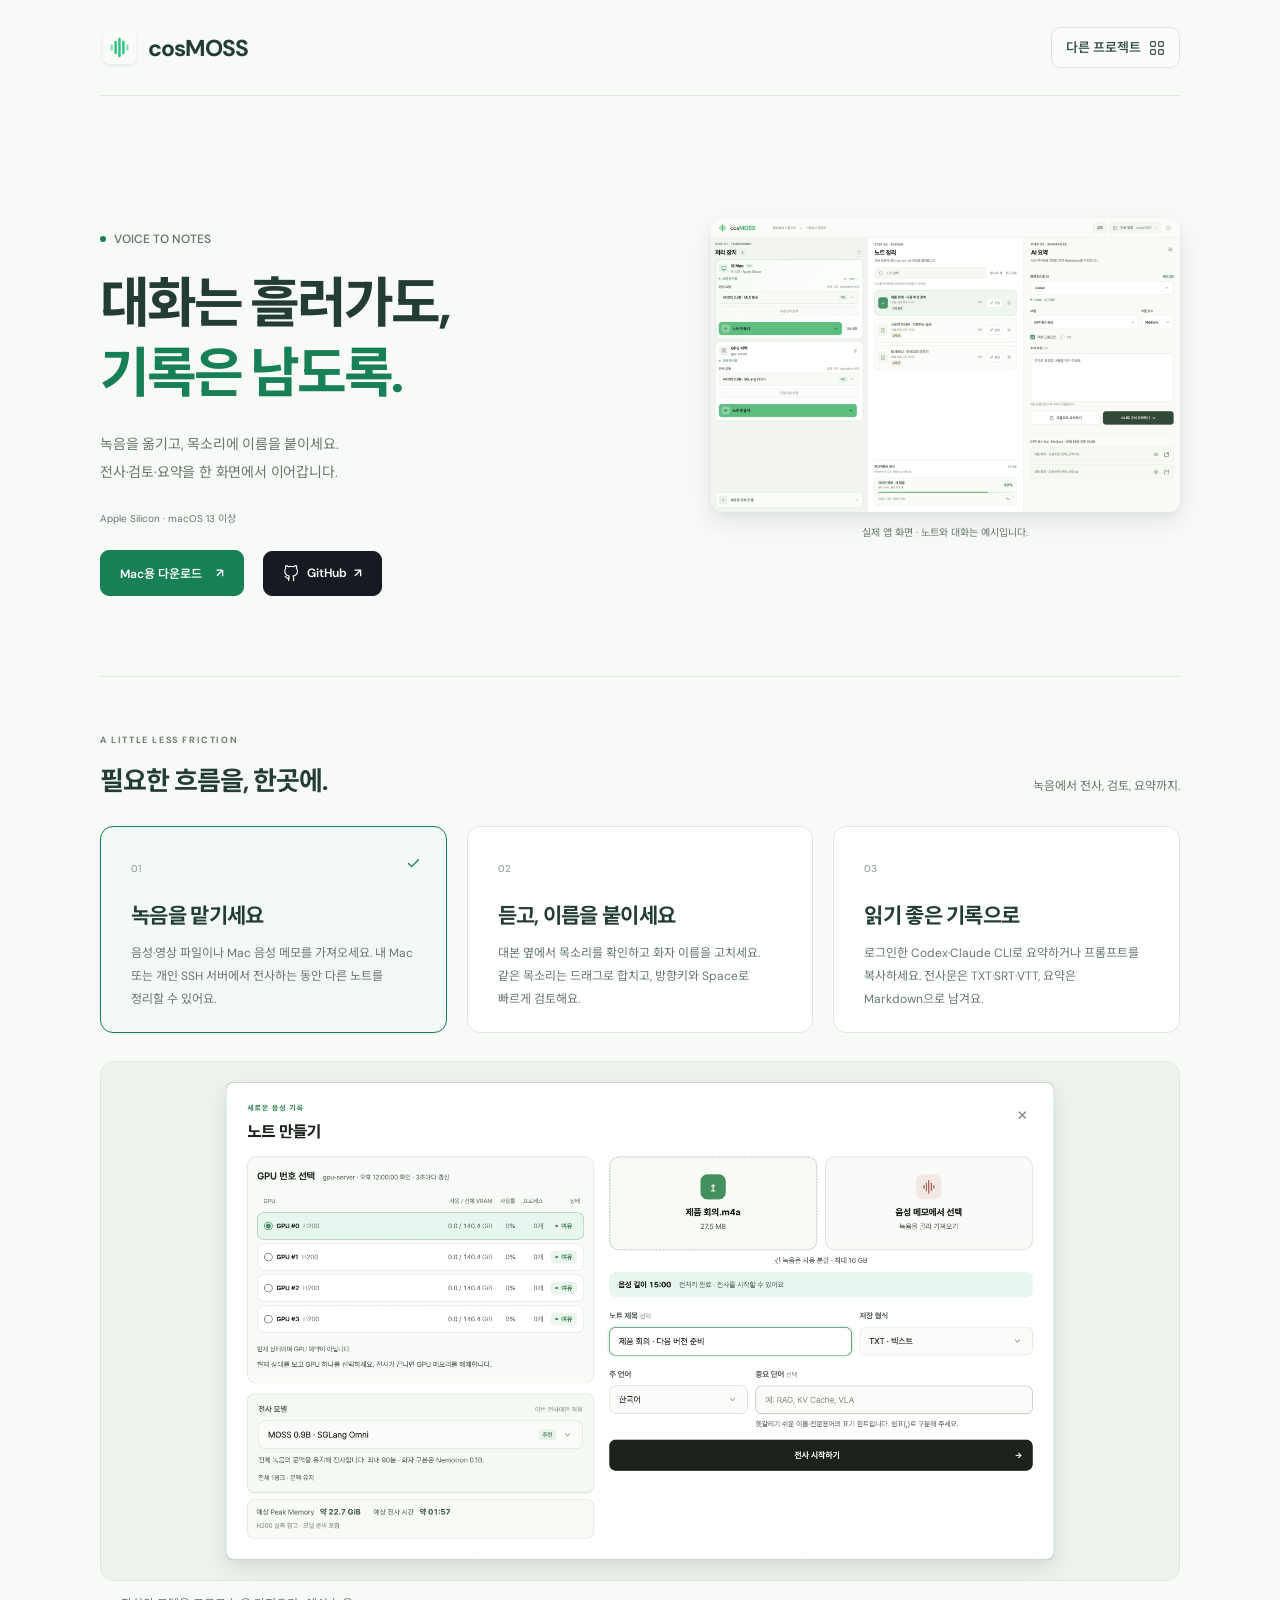
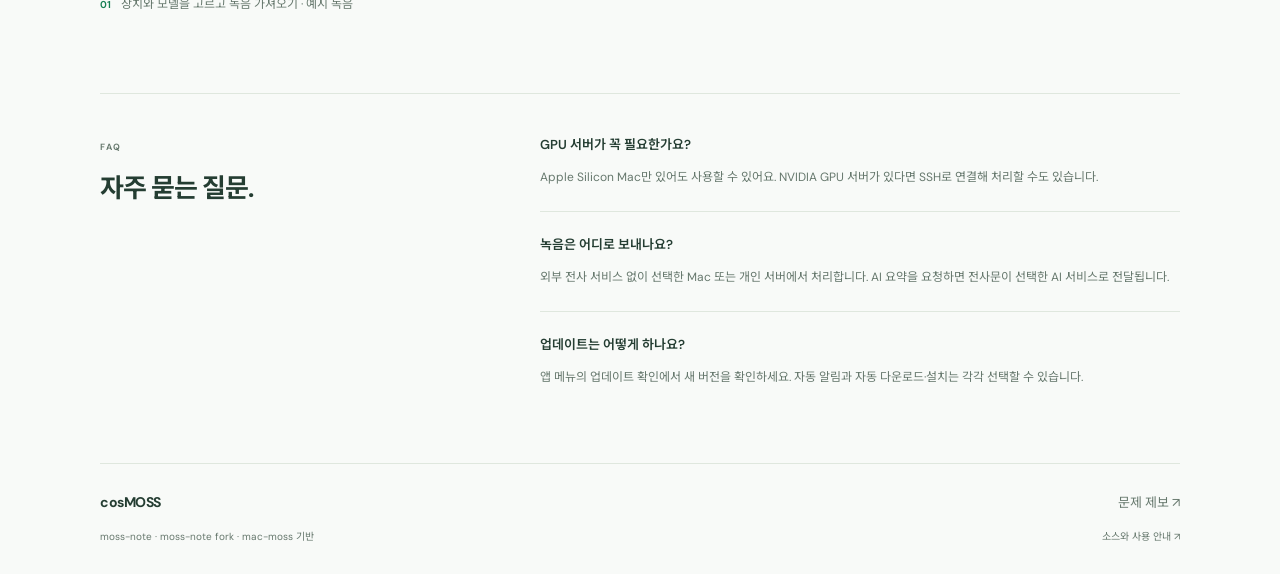
==== docs/index.html @ 736e5091 "Align production Pages addresses and deployment configuration" ====
<!doctype html>
<!-- Generated by jeonghoonpark.com/scripts/build-project-sites.py. -->
<html lang="ko"><head><meta charset="utf-8"><meta name="viewport" content="width=device-width,initial-scale=1"><meta name="theme-color" content="#f8faf8"><title>cosMOSS — 녹음에서 전사, 검토, 요약까지.</title><meta name="description" content="녹음을 텍스트로 옮기고, 목소리에 이름을 붙이고, 필요한 내용을 요약하세요. 회의가 끝난 뒤의 정리를 한 화면에서 이어갑니다."><meta property="og:type" content="website"><meta property="og:locale" content="ko_KR"><meta property="og:title" content="cosMOSS — 녹음에서 전사, 검토, 요약까지."><meta property="og:description" content="녹음을 텍스트로 옮기고, 목소리에 이름을 붙이고, 필요한 내용을 요약하세요. 회의가 끝난 뒤의 정리를 한 화면에서 이어갑니다."><link rel="canonical" href="https://cosmoss-app.pages.dev/"><meta property="og:url" content="https://cosmoss-app.pages.dev/"><link rel="icon" href="assets/product-icon.svg?v=14944f038d20" type="image/svg+xml"><link rel="stylesheet" href="assets/product-site.css"><script src="assets/product-site.js" defer></script><script src="project-directory/directory.js?v=d7e325c89091" defer></script></head>
<body style="--accent:#178054;--brand-fill:#178054;--brand-ink:#fff"><a class="skip" href="#main">본문으로 이동</a><header class="header container"><a class="brand" href="./" aria-label="cosMOSS 홈"><span class="brand-mark app-icon"><img src="assets/product-icon.svg?v=14944f038d20" alt="" width="39" height="39"></span>cosMOSS</a><nav aria-label="주요 메뉴"><project-directory current="cosmoss" placement="header"></project-directory><noscript><a href="https://jeonghoonpark.com/">다른 프로젝트 ↗</a></noscript></nav></header>
<main id="main" class="container"><section class="hero" aria-labelledby="hero-title"><div class="hero-copy"><span class="eyebrow"><span aria-hidden="true"></span>VOICE TO NOTES</span><h1 id="hero-title">대화는 흘러가도,<br><em>기록은 남도록.</em></h1><p class="hero-description">녹음을 옮기고, 목소리에 이름을 붙이세요.<br>전사·검토·요약을 한 화면에서 이어갑니다.</p><p class="requirements">Apple Silicon · macOS 13 이상</p><div class="actions"><a class="button" href="https://github.com/hoonably/cosMOSS/releases/latest">Mac용 다운로드 <span aria-hidden="true">↗</span></a><a class="button github-link" href="https://github.com/hoonably/cosMOSS" target="_blank" rel="noreferrer"><svg viewBox="0 0 24 24" aria-hidden="true"><path d="M9 19c-4.3 1.4-4.3-2.5-6-3m12 6v-3.87a3.37 3.37 0 0 0-.94-2.61c3.14-.35 6.44-1.54 6.44-7A5.44 5.44 0 0 0 19 4.77 5.07 5.07 0 0 0 18.91 1S17.73.65 15 2.48a13.38 13.38 0 0 0-7 0C5.27.65 4.09 1 4.09 1A5.07 5.07 0 0 0 4 4.77a5.44 5.44 0 0 0-1.5 3.78c0 5.42 3.3 6.61 6.44 7A3.37 3.37 0 0 0 8 18.13V22"/></svg><span>GitHub</span><span aria-hidden="true">↗</span></a></div></div><div class="hero-visual"><figure><button class="screenshot" type="button" data-image="images/cosmoss.webp" aria-label="실제 앱 화면 · 노트와 대화는 예시입니다. 크게 보기"><img src="images/cosmoss.webp" alt="실제 앱 화면 · 노트와 대화는 예시입니다." loading="lazy"></button><figcaption>실제 앱 화면 · 노트와 대화는 예시입니다.</figcaption></figure></div></section>
<section class="features" id="features" aria-labelledby="features-title"><div class="section-top"><div><span class="eyebrow">A LITTLE LESS FRICTION</span><h2 id="features-title">필요한 흐름을, 한곳에.</h2></div><p>녹음에서 전사, 검토, 요약까지.</p></div><div class="feature-gallery" data-feature-gallery><div class="feature-grid" role="tablist" aria-label="기능별 화면"><button class="feature" type="button" role="tab" id="cosmoss-feature-1" aria-selected="true" aria-controls="cosmoss-screen-1" tabindex="0"><span class="feature-number">01</span><span class="feature-indicator" aria-hidden="true"><svg viewBox="0 0 24 24" fill="none" stroke="currentColor" stroke-width="2" stroke-linecap="round" stroke-linejoin="round"><path d="m20 6-11 11-5-5"/></svg></span><span class="feature-title">녹음을 맡기세요</span><span class="feature-description">음성·영상 파일이나 Mac 음성 메모를 가져오세요. 내 Mac 또는 개인 SSH 서버에서 전사하는 동안 다른 노트를 정리할 수 있어요.</span></button><button class="feature" type="button" role="tab" id="cosmoss-feature-2" aria-selected="false" aria-controls="cosmoss-screen-2" tabindex="-1"><span class="feature-number">02</span><span class="feature-indicator" aria-hidden="true"><svg viewBox="0 0 24 24" fill="none" stroke="currentColor" stroke-width="2" stroke-linecap="round" stroke-linejoin="round"><path d="m20 6-11 11-5-5"/></svg></span><span class="feature-title">듣고, 이름을 붙이세요</span><span class="feature-description">대본 옆에서 목소리를 확인하고 화자 이름을 고치세요. 같은 목소리는 드래그로 합치고, 방향키와 Space로 빠르게 검토해요.</span></button><button class="feature" type="button" role="tab" id="cosmoss-feature-3" aria-selected="false" aria-controls="cosmoss-screen-3" tabindex="-1"><span class="feature-number">03</span><span class="feature-indicator" aria-hidden="true"><svg viewBox="0 0 24 24" fill="none" stroke="currentColor" stroke-width="2" stroke-linecap="round" stroke-linejoin="round"><path d="m20 6-11 11-5-5"/></svg></span><span class="feature-title">읽기 좋은 기록으로</span><span class="feature-description">로그인한 Codex·Claude CLI로 요약하거나 프롬프트를 복사하세요. 전사문은 TXT·SRT·VTT, 요약은 Markdown으로 남겨요.</span></button></div><div class="feature-viewer"><figure class="feature-panel" id="cosmoss-screen-1" role="tabpanel" aria-labelledby="cosmoss-feature-1"><button class="feature-stage" type="button" data-image="images/transcribe.webp" aria-label="녹음을 맡기세요 화면 크게 보기"><img src="images/transcribe.webp" alt="장치와 모델을 고르고 녹음 가져오기 · 예시 녹음" loading="eager"></button><figcaption><span class="feature-caption-number">01</span>장치와 모델을 고르고 녹음 가져오기 · 예시 녹음</figcaption></figure><figure class="feature-panel" id="cosmoss-screen-2" role="tabpanel" aria-labelledby="cosmoss-feature-2" hidden><button class="feature-stage" type="button" data-image="images/speakers.webp" aria-label="듣고, 이름을 붙이세요 화면 크게 보기"><img src="images/speakers.webp" alt="대본과 목소리를 함께 확인하기 · 가상 대화 예시" loading="eager"></button><figcaption><span class="feature-caption-number">02</span>대본과 목소리를 함께 확인하기 · 가상 대화 예시</figcaption></figure><figure class="feature-panel" id="cosmoss-screen-3" role="tabpanel" aria-labelledby="cosmoss-feature-3" hidden><button class="feature-stage" type="button" data-image="images/cosmoss.webp" aria-label="읽기 좋은 기록으로 화면 크게 보기"><img src="images/cosmoss.webp" alt="전사문을 정리하고 AI로 요약하기 · 예시 노트" loading="eager"></button><figcaption><span class="feature-caption-number">03</span>전사문을 정리하고 AI로 요약하기 · 예시 노트</figcaption></figure></div></div></section>
<section class="faq" aria-labelledby="faq-title"><div><span class="eyebrow">FAQ</span><h2 id="faq-title">자주 묻는 질문.</h2></div><div><article class="faq-item"><h3>GPU 서버가 꼭 필요한가요?</h3><p>Apple Silicon Mac만 있어도 사용할 수 있어요. NVIDIA GPU 서버가 있다면 SSH로 연결해 처리할 수도 있습니다.</p></article><article class="faq-item"><h3>녹음은 어디로 보내나요?</h3><p>외부 전사 서비스 없이 선택한 Mac 또는 개인 서버에서 처리합니다. AI 요약을 요청하면 전사문이 선택한 AI 서비스로 전달됩니다.</p></article><article class="faq-item"><h3>업데이트는 어떻게 하나요?</h3><p>앱 메뉴의 업데이트 확인에서 새 버전을 확인하세요. 자동 알림과 자동 다운로드·설치는 각각 선택할 수 있습니다.</p></article></div></section></main>
<footer class="footer container"><div class="footer-top"><a class="footer-brand" href="./">cosMOSS</a><div class="footer-links"><a href="https://github.com/hoonably/cosMOSS/issues">문제 제보 ↗</a></div></div><div class="footer-bottom"><span><a href="https://github.com/JoNebula/moss-note">moss-note</a> · <a href="https://github.com/jiseungjeong/moss-note">moss-note fork</a> · <a href="https://github.com/ginjae/mac-moss">mac-moss</a> 기반</span><a href="https://github.com/hoonably/cosMOSS">소스와 사용 안내 ↗</a></div></footer>
<dialog class="image-dialog" aria-label="앱 화면 크게 보기"><button type="button" aria-label="확대 화면 닫기"><img alt=""></button></dialog></body></html>
---- docs/assets/product-site.css ----
@import url("https://fonts.googleapis.com/css2?family=DM+Sans:wght@400;500;600;650;700;750;800&family=Noto+Sans+KR:wght@400;450;500;550;600;650;700;750;800&display=swap");
/* Typography, spacing and breakpoints follow When2Jam src/landing.css. */
:root{--ink:#243d32;--muted:#66786d;--accent:#256b54;--soft:#edf4ee;--line:#dfe7de;--paper:#f8faf8;color-scheme:light;font-synthesis:none}

*{box-sizing:border-box}
html{scroll-behavior:smooth;scroll-padding-top:28px}
body{margin:0;min-width:320px;background:var(--paper);color:var(--ink);font-family:"DM Sans","Noto Sans KR",-apple-system,BlinkMacSystemFont,sans-serif;-webkit-font-smoothing:antialiased}
a{color:inherit;text-decoration:none}
button{font:inherit;cursor:pointer}
button,a{-webkit-tap-highlight-color:transparent}
button:focus-visible,a:focus-visible{outline:2px solid var(--accent);outline-offset:5px}
svg{width:22px;height:22px;fill:none;stroke:currentColor;stroke-width:1.6;stroke-linecap:round;stroke-linejoin:round}
img{display:block;max-width:100%;height:auto}
p,h1,h2,h3,figure{margin:0}
.container{width:min(1080px,calc(100% - 96px));margin-inline:auto}
.skip{position:fixed;top:-80px;left:20px;background:var(--ink);color:white;padding:12px;z-index:10}
.skip:focus{top:15px}

.header{height:96px;border-bottom:1px solid var(--line);display:flex;align-items:center;justify-content:space-between;gap:24px}
.brand{display:flex;align-items:center;gap:9px;font-size:23px;letter-spacing:-1px;font-weight:750}
.brand-mark{width:39px;height:39px;flex-shrink:0;display:grid;place-items:center;border-radius:10px;color:var(--brand-ink,#fff);background:var(--brand-fill,var(--accent))}
.brand-mark.app-icon{background:transparent;border-radius:0}
.brand-mark.app-icon img{width:100%;height:100%;filter:drop-shadow(0 1px 1px #183b2b24)}
.header nav{display:flex;align-items:center;gap:26px;font-size:13px;color:var(--muted)}
.header nav a:hover{color:var(--accent)}
.hero{position:relative;min-height:580px;padding:95px 0 110px;display:grid;grid-template-columns:minmax(0,1.16fr) minmax(0,1fr);gap:66px;align-items:center}
.eyebrow{font-size:9px;color:var(--muted);font-weight:650;letter-spacing:1.6px}

.hero-copy{position:relative}
.hero .eyebrow{display:flex;align-items:center;gap:8px;font-size:12px;font-weight:550;letter-spacing:normal;line-height:17.5px}
.hero .eyebrow>span{width:6px;height:6px;flex-shrink:0;border-radius:50%;background:var(--accent)}
.hero h1{font-size:clamp(38px,4.35vw,54px);letter-spacing:-2.8px;line-height:1.3;font-weight:720;margin:21px 0 22px;word-break:keep-all}
.hero h1 em{font-style:normal;color:var(--accent)}
.hero-description{font-size:14px;line-height:1.95;letter-spacing:-.2px;color:var(--muted);word-break:keep-all}
.actions{position:absolute;top:100%;left:0;display:flex;align-items:center;gap:19px;flex-wrap:wrap;margin-top:24px}
.button{display:inline-flex;align-items:center;justify-content:center;gap:14px;padding:13px 19px;min-height:44px;border:1px solid var(--brand-fill,var(--accent));border-radius:9px;background:var(--brand-fill,var(--accent));color:var(--brand-ink,#fff);font-size:12px;font-weight:600}
.button:hover{filter:brightness(.9)}
.button:disabled{cursor:default;filter:none;opacity:.8}
.github-link{gap:7px;background:#161b22;border-color:#161b22;color:#fff}
.github-link svg{width:17px;height:17px}
.github-link:hover{filter:brightness(1.2)}
.requirements{margin-top:26px;color:var(--muted);font-size:10px;line-height:14.5px}
.hero-visual{min-width:0;height:375px;display:grid;align-content:center}
.screenshot{display:block;padding:0;border:0;border-radius:12px;background:transparent;cursor:zoom-in}
.screenshot img{width:100%;height:auto}
.hero-visual .portrait .screenshot{max-width:300px;margin-inline:auto}
.hero-visual figcaption{margin-top:12px;text-align:center;font-size:10px;color:var(--muted)}
.mock{background:#fff;border:1px solid var(--line);border-radius:17px;box-shadow:0 18px 60px -25px #4b725e45;padding:22px 21px 16px;transform:rotate(-2deg)}
.mock-head{display:flex;align-items:center;justify-content:space-between;padding-bottom:16px;border-bottom:1px solid var(--line);font-size:12px;font-weight:650}
.mock-head small{font-size:9px;font-weight:400;color:var(--muted)}
.mock-body{padding-top:18px}
.mock-label{font-size:10px;color:var(--muted);margin-bottom:13px}
.mock-grid{display:grid;grid-template-columns:repeat(3,1fr);gap:9px}
.photo{height:90px;border-radius:7px;position:relative;overflow:hidden;background:#d3e1d9}
.photo:before{content:"";position:absolute;width:130%;height:90px;background:#8faa9b;transform:rotate(-28deg);left:-20%;top:46px;border-radius:30px}
.mock-grid>div:nth-child(2) .photo{background:#e7ddd0}
.mock-grid>div:nth-child(2) .photo:before{background:#b8a58d}
.mock-grid>div:nth-child(3) .photo{background:#cddce2}
.mock-grid>div:nth-child(3) .photo:before{background:#8eabb6}
.mock-file{font-size:9px;line-height:1.8;margin-top:7px;color:var(--muted)}
.rating{color:var(--accent);letter-spacing:1px}
.pills{display:flex;gap:7px;flex-wrap:wrap;margin-top:18px}
.pills span{padding:5px 9px;border:1px solid var(--line);border-radius:20px;font-size:9px;color:var(--muted)}
.pills .selected{background:var(--soft);color:var(--accent);border-color:#b7cfc0}
.mock-bottom{display:flex;align-items:center;justify-content:space-between;border-top:1px solid var(--line);margin-top:19px;padding-top:14px;color:var(--muted);font-size:9px}
.mock-step{display:flex;align-items:center;gap:13px;padding:8px 0;border-bottom:1px solid #edf1eb;font-size:11px}
.mock-step b{display:grid;place-items:center;width:25px;height:25px;border:1px solid var(--line);border-radius:7px;color:var(--accent);font-size:10px}
.mock-step span{margin-left:auto;color:var(--accent);font-size:10px}
.mock-code{padding:10px;background:var(--soft);border-radius:8px;font:10px/1.7 ui-monospace,monospace;margin-top:15px;color:var(--accent)}

.features{border-top:1px solid var(--line);padding:50px 0 64px}
.section-top{display:flex;align-items:flex-end;justify-content:space-between;gap:20px;margin-bottom:28px}
.section-top h2,.faq h2{font-size:26px;font-weight:680;letter-spacing:-1px;line-height:normal;margin-top:12px}
.section-top>p{font-size:12px;line-height:1.8;color:var(--muted)}
.feature-grid{display:grid;grid-template-columns:repeat(3,minmax(0,1fr));gap:20px}
.feature{padding:29px 30px 22px;border:1px solid var(--line);border-radius:13px;background:#fff}
.feature-number{color:#85988b;font-size:10px}
.feature h3,.feature-title{display:block;font-size:21px;font-weight:670;margin:22px 0 12px;letter-spacing:-.7px;word-break:keep-all}
.feature p,.feature-description{display:block;font-size:12px;line-height:1.9;color:var(--muted);word-break:keep-all}
.feature-gallery{--stage-height:520px;--caption-height:48px}
.feature-gallery .feature{position:relative;text-align:left;color:var(--ink);transition:transform .16s,border-color .16s,background .16s,box-shadow .16s}
.feature-gallery .feature:hover{transform:translateY(-3px);border-color:var(--accent);box-shadow:0 10px 25px #35573b0c}
.feature-gallery .feature[aria-selected="true"]{border-color:var(--accent);background:color-mix(in srgb,var(--accent) 5%,white)}
.feature-indicator{position:absolute;top:29px;right:25px;width:15px;height:15px;color:var(--accent);opacity:0}
.feature-indicator svg{display:block;width:15px;height:15px;stroke-width:2}
.feature[aria-selected="true"] .feature-indicator{opacity:1}
.feature-viewer{height:calc(var(--stage-height) + var(--caption-height));margin-top:28px}
.feature-panel{height:100%;margin:0}
.feature-panel[hidden]{display:none}
.feature-stage{position:relative;display:flex;align-items:center;justify-content:center;width:100%;height:var(--stage-height);padding:20px;border:1px solid var(--line);border-radius:14px;background:#eef3ee;overflow:hidden;cursor:zoom-in}
.feature-stage img{display:block;flex:none;width:auto;height:auto;max-width:100%;max-height:100%;object-fit:contain;min-width:0;min-height:0}
.feature-panel figcaption{display:flex;align-items:center;gap:10px;height:var(--caption-height);font-size:12px;line-height:1.65;color:var(--muted);overflow:hidden}
.feature-caption-number{flex:none;color:var(--accent);font-size:10px;font-weight:650}
@media(max-width:800px){.feature-gallery{--stage-height:420px}}
@media(max-width:540px){.feature-gallery{--stage-height:300px;--caption-height:60px}.feature-stage{padding:10px}.feature-panel figcaption{font-size:11px}}
.faq{padding:40px 0 74px;border-top:1px solid var(--line);display:grid;grid-template-columns:minmax(0,1fr) minmax(0,1.6fr);gap:40px}
.faq-item{border-bottom:1px solid var(--line);padding:22px 0}
.faq-item:first-child{padding-top:0}
.faq-item:last-child{border-bottom:0;padding-bottom:0}
.faq-item h3{font-size:13px;font-weight:600;line-height:1.7;word-break:keep-all}
.faq-item p{font-size:12px;line-height:1.9;color:var(--muted);margin-top:10px;word-break:keep-all}
.footer{border-top:1px solid var(--line);padding:28px 0}
.footer-top{display:flex;align-items:center;justify-content:space-between;gap:25px}
.footer-brand{font-size:14px;font-weight:700;letter-spacing:-.5px}
.footer-links{display:flex;align-items:center;gap:24px;font-size:13px;color:var(--muted)}
.footer-bottom{display:flex;justify-content:space-between;gap:20px;margin-top:17px;font-size:10px;line-height:1.8;color:var(--muted)}
.footer-bottom a:hover{text-decoration:underline}
.image-dialog{width:fit-content;max-width:min(1200px,94vw);max-height:92dvh;padding:0;border:0;border-radius:0;background:transparent;overflow:visible;box-shadow:none}
.image-dialog::backdrop{background:#14271db3;backdrop-filter:blur(4px)}
.image-dialog img{width:auto;height:auto;max-width:min(1200px,94vw);max-height:92dvh;object-fit:contain;cursor:zoom-out}
.image-dialog button{display:block;margin:0;padding:0;border:0;border-radius:0;background:transparent;cursor:zoom-out}
.screenshot img,.feature-stage img,.image-dialog img{border-radius:12px;box-shadow:0 2px 6px #14271d0a,0 10px 24px #14271d1a}
/* Follow the captured native dialog curves, including the antialiased edge. */
img[src$="/transcribe.webp"]{border-radius:.96875% / 1.6766%}
img[src$="/speakers.webp"]{border-radius:1.3157% / 1.6169%}
/* Finder already contains its original transparent window and menu shadows. */
img[src$="/finder.png"]{border-radius:0;box-shadow:none}

@media(max-width:1000px){
.hero{gap:35px}

.hero h1{font-size:43px}

.mock{padding-inline:16px}

}

@media(max-width:800px){
/* Actions use the existing bottom inset, leaving the message alignment intact. */
.hero-copy{position:static}
.actions{top:auto;bottom:20px;margin-top:0}
.container{width:calc(100% - 48px)}

.hero{min-height:0;grid-template-columns:minmax(0,1fr);max-width:560px;margin-inline:auto;padding:65px 0 85px;gap:55px}

.hero h1{font-size:48px}

.hero-visual{width:min(390px,calc(100% - 25px));justify-self:center}

.mock{transform:rotate(-1.5deg)}

.section-top{align-items:flex-start;flex-direction:column;gap:10px}

.feature{padding:24px 20px 20px}

.feature h3,.feature-title{font-size:20px}

}

@media(max-width:540px){
.container{width:calc(100% - 40px)}

.header{height:77px;gap:16px}

.brand{font-size:21px}

.brand-mark{width:35px;height:35px;border-radius:8px}

.header nav{font-size:12px;gap:16px}

.hero{padding:52px 0 75px;gap:48px}

.hero .eyebrow{font-size:10px;line-height:14.5px}

.hero h1{font-size:clamp(32px,9.5vw,45px);letter-spacing:-1.9px;margin-top:19px}

.hero-description{font-size:12px}

.hero-visual{width:calc(100% - 18px);height:345px}
.hero-visual .portrait .screenshot{max-width:280px}
.mock{padding-block:18px 12px}
.mock-step{padding-block:5px}
.photo{height:78px}
.requirements{font-size:9px;line-height:13.5px}

.feature-grid{grid-template-columns:1fr;gap:14px}

.feature{padding:24px}

.feature h3,.feature-title{font-size:20px;margin-top:18px}

.features{padding:35px 0 30px}


.faq{grid-template-columns:1fr;gap:25px;padding:35px 0 44px}

.section-top h2,.faq h2{font-size:23px}


.footer-top{align-items:flex-start}

.footer-links{flex-direction:column;gap:0;align-items:flex-end}

.footer-bottom{flex-direction:column;gap:5px}

}

@media(max-width:380px){
.actions{gap:10px}
.actions .button{padding-inline:15px}
}

@media(prefers-reduced-motion:reduce){html{scroll-behavior:auto}
*{animation:none!important;transition:none!important}
}
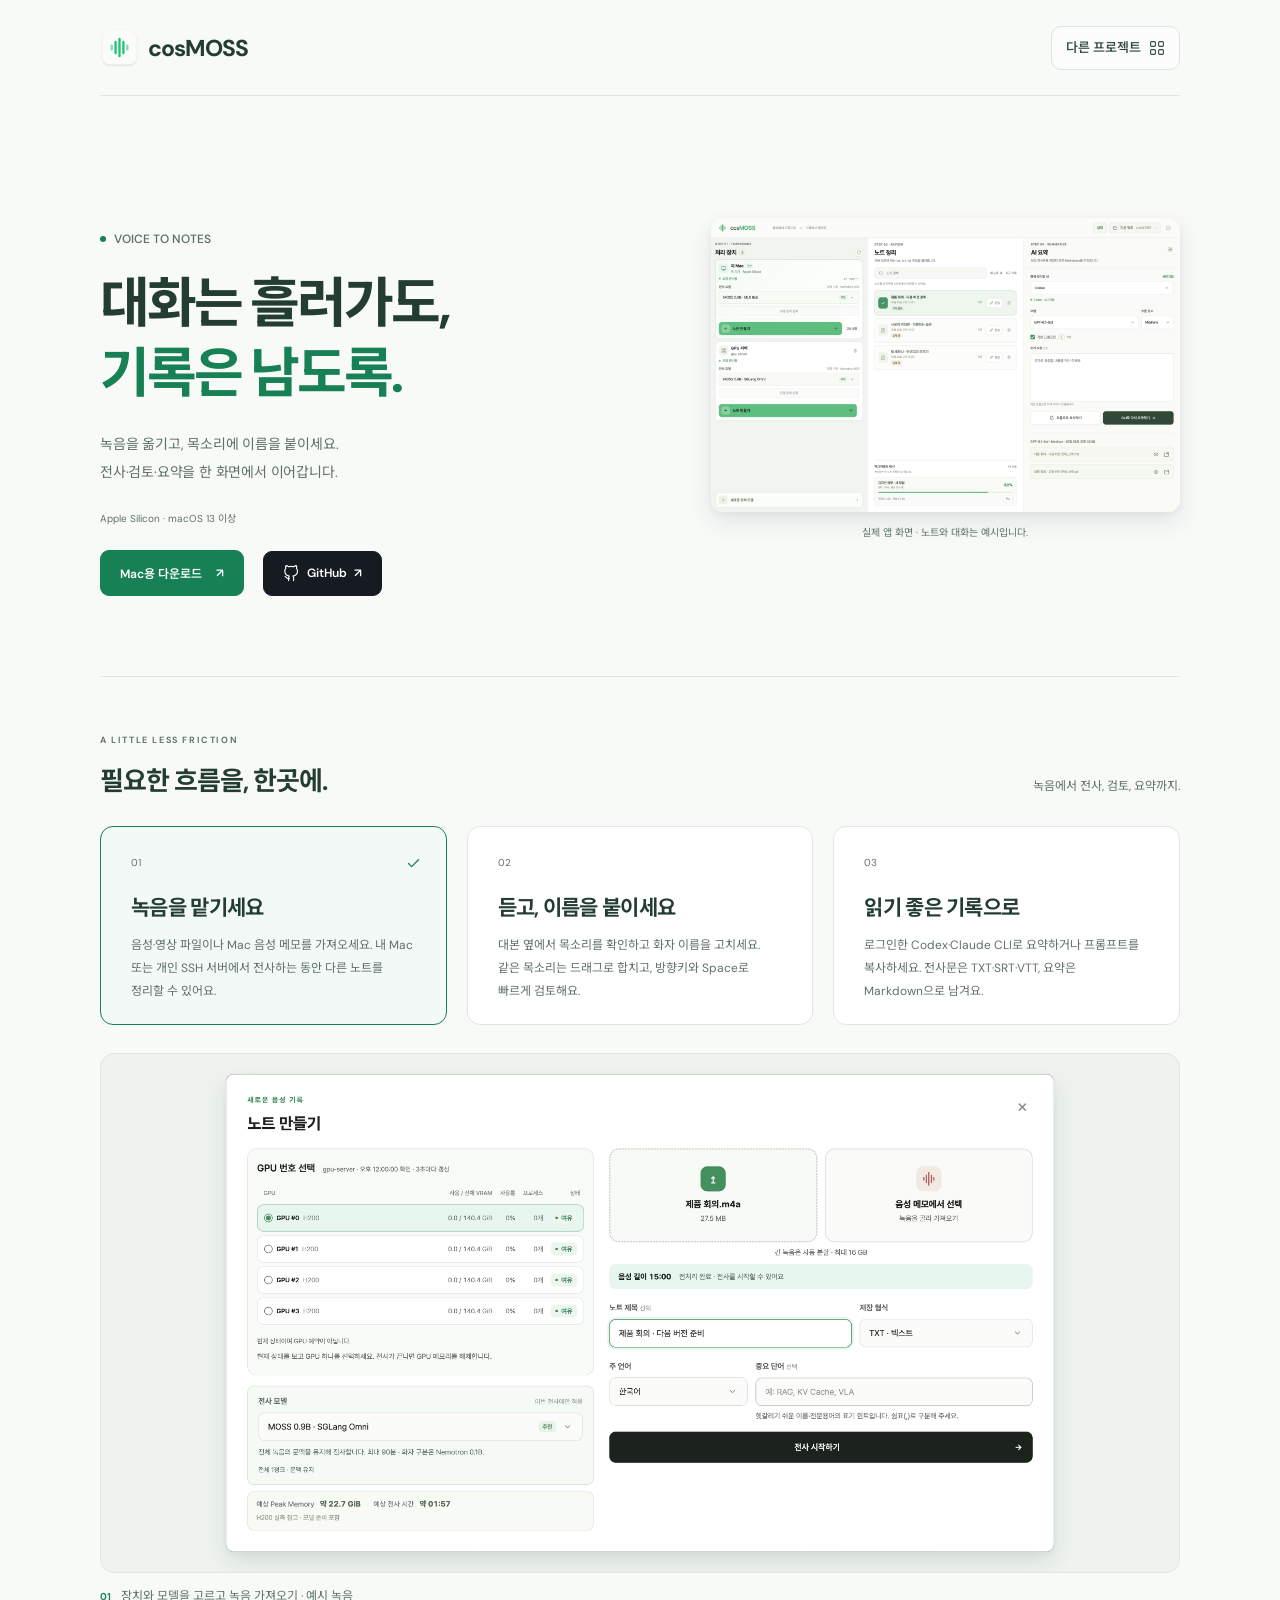
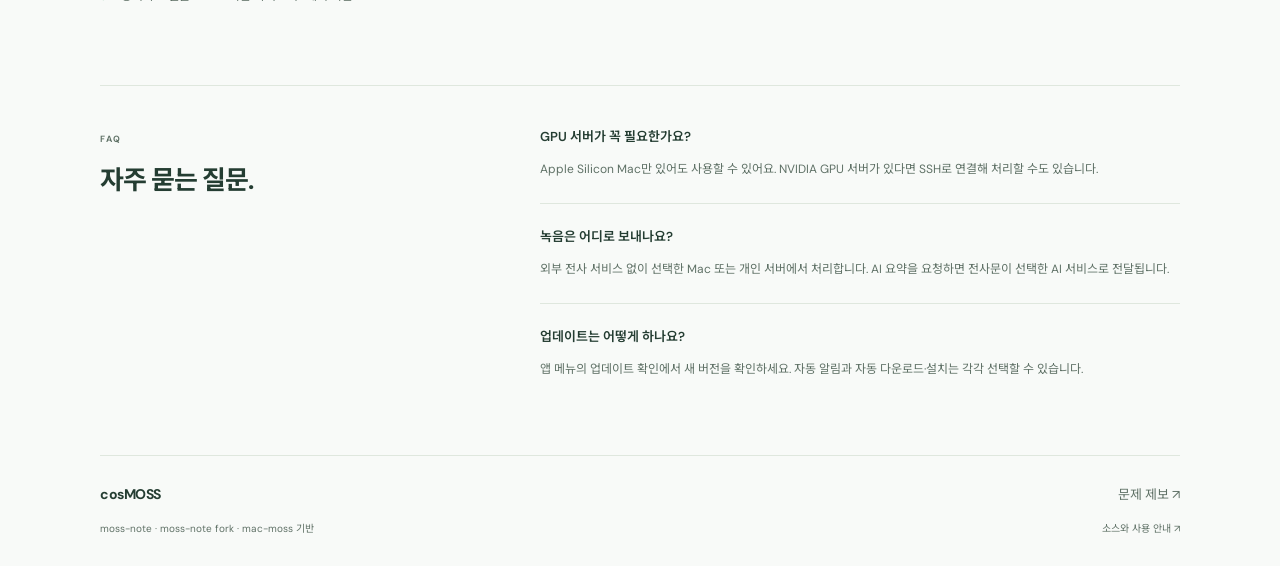
==== commit 48e329ee: "Polish site readability and screenshot loading" ====
--- a/docs/index.html
+++ b/docs/index.html
@@ -1,9 +1,9 @@
 <!doctype html>
 <!-- Generated by jeonghoonpark.com/scripts/build-project-sites.py. -->
-<html lang="ko"><head><meta charset="utf-8"><meta name="viewport" content="width=device-width,initial-scale=1"><meta name="theme-color" content="#f8faf8"><title>cosMOSS — 녹음에서 전사, 검토, 요약까지.</title><meta name="description" content="녹음을 텍스트로 옮기고, 목소리에 이름을 붙이고, 필요한 내용을 요약하세요. 회의가 끝난 뒤의 정리를 한 화면에서 이어갑니다."><meta property="og:type" content="website"><meta property="og:locale" content="ko_KR"><meta property="og:title" content="cosMOSS — 녹음에서 전사, 검토, 요약까지."><meta property="og:description" content="녹음을 텍스트로 옮기고, 목소리에 이름을 붙이고, 필요한 내용을 요약하세요. 회의가 끝난 뒤의 정리를 한 화면에서 이어갑니다."><link rel="canonical" href="https://cosmoss-app.pages.dev/"><meta property="og:url" content="https://cosmoss-app.pages.dev/"><link rel="icon" href="assets/product-icon.svg?v=14944f038d20" type="image/svg+xml"><link rel="stylesheet" href="assets/product-site.css"><script src="assets/product-site.js" defer></script><script src="project-directory/directory.js?v=d7e325c89091" defer></script></head>
+<html lang="ko"><head><meta charset="utf-8"><meta name="viewport" content="width=device-width,initial-scale=1"><meta name="theme-color" content="#f8faf8"><title>cosMOSS — 녹음에서 전사, 검토, 요약까지.</title><meta name="description" content="녹음을 텍스트로 옮기고, 목소리에 이름을 붙이고, 필요한 내용을 요약하세요. 회의가 끝난 뒤의 정리를 한 화면에서 이어갑니다."><meta property="og:type" content="website"><meta property="og:locale" content="ko_KR"><meta property="og:title" content="cosMOSS — 녹음에서 전사, 검토, 요약까지."><meta property="og:description" content="녹음을 텍스트로 옮기고, 목소리에 이름을 붙이고, 필요한 내용을 요약하세요. 회의가 끝난 뒤의 정리를 한 화면에서 이어갑니다."><link rel="canonical" href="https://cosmoss-app.pages.dev/"><meta property="og:url" content="https://cosmoss-app.pages.dev/"><link rel="icon" href="assets/product-icon.svg?v=14944f038d20" type="image/svg+xml"><link rel="stylesheet" href="assets/product-site.css"><script src="assets/product-site.js" defer></script><script src="project-directory/directory.js?v=7dd9b0d1ae67" defer></script></head>
 <body style="--accent:#178054;--brand-fill:#178054;--brand-ink:#fff"><a class="skip" href="#main">본문으로 이동</a><header class="header container"><a class="brand" href="./" aria-label="cosMOSS 홈"><span class="brand-mark app-icon"><img src="assets/product-icon.svg?v=14944f038d20" alt="" width="39" height="39"></span>cosMOSS</a><nav aria-label="주요 메뉴"><project-directory current="cosmoss" placement="header"></project-directory><noscript><a href="https://jeonghoonpark.com/">다른 프로젝트 ↗</a></noscript></nav></header>
-<main id="main" class="container"><section class="hero" aria-labelledby="hero-title"><div class="hero-copy"><span class="eyebrow"><span aria-hidden="true"></span>VOICE TO NOTES</span><h1 id="hero-title">대화는 흘러가도,<br><em>기록은 남도록.</em></h1><p class="hero-description">녹음을 옮기고, 목소리에 이름을 붙이세요.<br>전사·검토·요약을 한 화면에서 이어갑니다.</p><p class="requirements">Apple Silicon · macOS 13 이상</p><div class="actions"><a class="button" href="https://github.com/hoonably/cosMOSS/releases/latest">Mac용 다운로드 <span aria-hidden="true">↗</span></a><a class="button github-link" href="https://github.com/hoonably/cosMOSS" target="_blank" rel="noreferrer"><svg viewBox="0 0 24 24" aria-hidden="true"><path d="M9 19c-4.3 1.4-4.3-2.5-6-3m12 6v-3.87a3.37 3.37 0 0 0-.94-2.61c3.14-.35 6.44-1.54 6.44-7A5.44 5.44 0 0 0 19 4.77 5.07 5.07 0 0 0 18.91 1S17.73.65 15 2.48a13.38 13.38 0 0 0-7 0C5.27.65 4.09 1 4.09 1A5.07 5.07 0 0 0 4 4.77a5.44 5.44 0 0 0-1.5 3.78c0 5.42 3.3 6.61 6.44 7A3.37 3.37 0 0 0 8 18.13V22"/></svg><span>GitHub</span><span aria-hidden="true">↗</span></a></div></div><div class="hero-visual"><figure><button class="screenshot" type="button" data-image="images/cosmoss.webp" aria-label="실제 앱 화면 · 노트와 대화는 예시입니다. 크게 보기"><img src="images/cosmoss.webp" alt="실제 앱 화면 · 노트와 대화는 예시입니다." loading="lazy"></button><figcaption>실제 앱 화면 · 노트와 대화는 예시입니다.</figcaption></figure></div></section>
-<section class="features" id="features" aria-labelledby="features-title"><div class="section-top"><div><span class="eyebrow">A LITTLE LESS FRICTION</span><h2 id="features-title">필요한 흐름을, 한곳에.</h2></div><p>녹음에서 전사, 검토, 요약까지.</p></div><div class="feature-gallery" data-feature-gallery><div class="feature-grid" role="tablist" aria-label="기능별 화면"><button class="feature" type="button" role="tab" id="cosmoss-feature-1" aria-selected="true" aria-controls="cosmoss-screen-1" tabindex="0"><span class="feature-number">01</span><span class="feature-indicator" aria-hidden="true"><svg viewBox="0 0 24 24" fill="none" stroke="currentColor" stroke-width="2" stroke-linecap="round" stroke-linejoin="round"><path d="m20 6-11 11-5-5"/></svg></span><span class="feature-title">녹음을 맡기세요</span><span class="feature-description">음성·영상 파일이나 Mac 음성 메모를 가져오세요. 내 Mac 또는 개인 SSH 서버에서 전사하는 동안 다른 노트를 정리할 수 있어요.</span></button><button class="feature" type="button" role="tab" id="cosmoss-feature-2" aria-selected="false" aria-controls="cosmoss-screen-2" tabindex="-1"><span class="feature-number">02</span><span class="feature-indicator" aria-hidden="true"><svg viewBox="0 0 24 24" fill="none" stroke="currentColor" stroke-width="2" stroke-linecap="round" stroke-linejoin="round"><path d="m20 6-11 11-5-5"/></svg></span><span class="feature-title">듣고, 이름을 붙이세요</span><span class="feature-description">대본 옆에서 목소리를 확인하고 화자 이름을 고치세요. 같은 목소리는 드래그로 합치고, 방향키와 Space로 빠르게 검토해요.</span></button><button class="feature" type="button" role="tab" id="cosmoss-feature-3" aria-selected="false" aria-controls="cosmoss-screen-3" tabindex="-1"><span class="feature-number">03</span><span class="feature-indicator" aria-hidden="true"><svg viewBox="0 0 24 24" fill="none" stroke="currentColor" stroke-width="2" stroke-linecap="round" stroke-linejoin="round"><path d="m20 6-11 11-5-5"/></svg></span><span class="feature-title">읽기 좋은 기록으로</span><span class="feature-description">로그인한 Codex·Claude CLI로 요약하거나 프롬프트를 복사하세요. 전사문은 TXT·SRT·VTT, 요약은 Markdown으로 남겨요.</span></button></div><div class="feature-viewer"><figure class="feature-panel" id="cosmoss-screen-1" role="tabpanel" aria-labelledby="cosmoss-feature-1"><button class="feature-stage" type="button" data-image="images/transcribe.webp" aria-label="녹음을 맡기세요 화면 크게 보기"><img src="images/transcribe.webp" alt="장치와 모델을 고르고 녹음 가져오기 · 예시 녹음" loading="eager"></button><figcaption><span class="feature-caption-number">01</span>장치와 모델을 고르고 녹음 가져오기 · 예시 녹음</figcaption></figure><figure class="feature-panel" id="cosmoss-screen-2" role="tabpanel" aria-labelledby="cosmoss-feature-2" hidden><button class="feature-stage" type="button" data-image="images/speakers.webp" aria-label="듣고, 이름을 붙이세요 화면 크게 보기"><img src="images/speakers.webp" alt="대본과 목소리를 함께 확인하기 · 가상 대화 예시" loading="eager"></button><figcaption><span class="feature-caption-number">02</span>대본과 목소리를 함께 확인하기 · 가상 대화 예시</figcaption></figure><figure class="feature-panel" id="cosmoss-screen-3" role="tabpanel" aria-labelledby="cosmoss-feature-3" hidden><button class="feature-stage" type="button" data-image="images/cosmoss.webp" aria-label="읽기 좋은 기록으로 화면 크게 보기"><img src="images/cosmoss.webp" alt="전사문을 정리하고 AI로 요약하기 · 예시 노트" loading="eager"></button><figcaption><span class="feature-caption-number">03</span>전사문을 정리하고 AI로 요약하기 · 예시 노트</figcaption></figure></div></div></section>
+<main id="main" class="container"><section class="hero" aria-labelledby="hero-title"><div class="hero-copy"><span class="eyebrow"><span aria-hidden="true"></span>VOICE TO NOTES</span><h1 id="hero-title">대화는 흘러가도,<br><em>기록은 남도록.</em></h1><p class="hero-description">녹음을 옮기고, 목소리에 이름을 붙이세요.<br>전사·검토·요약을 한 화면에서 이어갑니다.</p><p class="requirements">Apple Silicon · macOS 13 이상</p><div class="actions"><a class="button" href="https://github.com/hoonably/cosMOSS/releases/latest">Mac용 다운로드 <span aria-hidden="true">↗</span></a><a class="button github-link" href="https://github.com/hoonably/cosMOSS" target="_blank" rel="noreferrer"><svg viewBox="0 0 24 24" aria-hidden="true"><path d="M9 19c-4.3 1.4-4.3-2.5-6-3m12 6v-3.87a3.37 3.37 0 0 0-.94-2.61c3.14-.35 6.44-1.54 6.44-7A5.44 5.44 0 0 0 19 4.77 5.07 5.07 0 0 0 18.91 1S17.73.65 15 2.48a13.38 13.38 0 0 0-7 0C5.27.65 4.09 1 4.09 1A5.07 5.07 0 0 0 4 4.77a5.44 5.44 0 0 0-1.5 3.78c0 5.42 3.3 6.61 6.44 7A3.37 3.37 0 0 0 8 18.13V22"/></svg><span>GitHub</span><span aria-hidden="true">↗</span></a></div></div><div class="hero-visual"><figure><button class="screenshot" type="button" data-image="images/cosmoss.webp" aria-label="실제 앱 화면 · 노트와 대화는 예시입니다. 크게 보기"><img src="images/cosmoss.webp" alt="실제 앱 화면 · 노트와 대화는 예시입니다." width="3200" height="2000" decoding="async" loading="eager" fetchpriority="high"></button><figcaption>실제 앱 화면 · 노트와 대화는 예시입니다.</figcaption></figure></div></section>
+<section class="features" id="features" aria-labelledby="features-title"><div class="section-top"><div><span class="eyebrow">A LITTLE LESS FRICTION</span><h2 id="features-title">필요한 흐름을, 한곳에.</h2></div><p>녹음에서 전사, 검토, 요약까지.</p></div><div class="feature-gallery" data-feature-gallery><div class="feature-grid" role="tablist" aria-label="기능별 화면"><button class="feature" type="button" role="tab" id="cosmoss-feature-1" aria-selected="true" aria-controls="cosmoss-screen-1" tabindex="0"><span class="feature-number">01</span><span class="feature-indicator" aria-hidden="true"><svg viewBox="0 0 24 24" fill="none" stroke="currentColor" stroke-width="2" stroke-linecap="round" stroke-linejoin="round"><path d="m20 6-11 11-5-5"/></svg></span><span class="feature-title">녹음을 맡기세요</span><span class="feature-description">음성·영상 파일이나 Mac 음성 메모를 가져오세요. 내 Mac 또는 개인 SSH 서버에서 전사하는 동안 다른 노트를 정리할 수 있어요.</span></button><button class="feature" type="button" role="tab" id="cosmoss-feature-2" aria-selected="false" aria-controls="cosmoss-screen-2" tabindex="-1"><span class="feature-number">02</span><span class="feature-indicator" aria-hidden="true"><svg viewBox="0 0 24 24" fill="none" stroke="currentColor" stroke-width="2" stroke-linecap="round" stroke-linejoin="round"><path d="m20 6-11 11-5-5"/></svg></span><span class="feature-title">듣고, 이름을 붙이세요</span><span class="feature-description">대본 옆에서 목소리를 확인하고 화자 이름을 고치세요. 같은 목소리는 드래그로 합치고, 방향키와 Space로 빠르게 검토해요.</span></button><button class="feature" type="button" role="tab" id="cosmoss-feature-3" aria-selected="false" aria-controls="cosmoss-screen-3" tabindex="-1"><span class="feature-number">03</span><span class="feature-indicator" aria-hidden="true"><svg viewBox="0 0 24 24" fill="none" stroke="currentColor" stroke-width="2" stroke-linecap="round" stroke-linejoin="round"><path d="m20 6-11 11-5-5"/></svg></span><span class="feature-title">읽기 좋은 기록으로</span><span class="feature-description">로그인한 Codex·Claude CLI로 요약하거나 프롬프트를 복사하세요. 전사문은 TXT·SRT·VTT, 요약은 Markdown으로 남겨요.</span></button></div><div class="feature-viewer"><figure class="feature-panel" id="cosmoss-screen-1" role="tabpanel" aria-labelledby="cosmoss-feature-1"><button class="feature-stage" type="button" data-image="images/transcribe.webp" aria-label="녹음을 맡기세요 화면 크게 보기"><img src="images/transcribe.webp" alt="장치와 모델을 고르고 녹음 가져오기 · 예시 녹음" width="3200" height="1849" decoding="async" loading="eager"></button><figcaption><span class="feature-caption-number">01</span>장치와 모델을 고르고 녹음 가져오기 · 예시 녹음</figcaption></figure><figure class="feature-panel" id="cosmoss-screen-2" role="tabpanel" aria-labelledby="cosmoss-feature-2" hidden><button class="feature-stage" type="button" data-image="images/speakers.webp" aria-label="듣고, 이름을 붙이세요 화면 크게 보기"><img src="images/speakers.webp" alt="대본과 목소리를 함께 확인하기 · 가상 대화 예시" width="2560" height="2083" decoding="async" loading="lazy"></button><figcaption><span class="feature-caption-number">02</span>대본과 목소리를 함께 확인하기 · 가상 대화 예시</figcaption></figure><figure class="feature-panel" id="cosmoss-screen-3" role="tabpanel" aria-labelledby="cosmoss-feature-3" hidden><button class="feature-stage" type="button" data-image="images/cosmoss.webp" aria-label="읽기 좋은 기록으로 화면 크게 보기"><img src="images/cosmoss.webp" alt="전사문을 정리하고 AI로 요약하기 · 예시 노트" width="3200" height="2000" decoding="async" loading="lazy"></button><figcaption><span class="feature-caption-number">03</span>전사문을 정리하고 AI로 요약하기 · 예시 노트</figcaption></figure></div></div></section>
 <section class="faq" aria-labelledby="faq-title"><div><span class="eyebrow">FAQ</span><h2 id="faq-title">자주 묻는 질문.</h2></div><div><article class="faq-item"><h3>GPU 서버가 꼭 필요한가요?</h3><p>Apple Silicon Mac만 있어도 사용할 수 있어요. NVIDIA GPU 서버가 있다면 SSH로 연결해 처리할 수도 있습니다.</p></article><article class="faq-item"><h3>녹음은 어디로 보내나요?</h3><p>외부 전사 서비스 없이 선택한 Mac 또는 개인 서버에서 처리합니다. AI 요약을 요청하면 전사문이 선택한 AI 서비스로 전달됩니다.</p></article><article class="faq-item"><h3>업데이트는 어떻게 하나요?</h3><p>앱 메뉴의 업데이트 확인에서 새 버전을 확인하세요. 자동 알림과 자동 다운로드·설치는 각각 선택할 수 있습니다.</p></article></div></section></main>
 <footer class="footer container"><div class="footer-top"><a class="footer-brand" href="./">cosMOSS</a><div class="footer-links"><a href="https://github.com/hoonably/cosMOSS/issues">문제 제보 ↗</a></div></div><div class="footer-bottom"><span><a href="https://github.com/JoNebula/moss-note">moss-note</a> · <a href="https://github.com/jiseungjeong/moss-note">moss-note fork</a> · <a href="https://github.com/ginjae/mac-moss">mac-moss</a> 기반</span><a href="https://github.com/hoonably/cosMOSS">소스와 사용 안내 ↗</a></div></footer>
 <dialog class="image-dialog" aria-label="앱 화면 크게 보기"><button type="button" aria-label="확대 화면 닫기"><img alt=""></button></dialog></body></html>
--- a/docs/assets/product-site.css
+++ b/docs/assets/product-site.css
@@ -1,6 +1,6 @@
 @import url("https://fonts.googleapis.com/css2?family=DM+Sans:wght@400;500;600;650;700;750;800&family=Noto+Sans+KR:wght@400;450;500;550;600;650;700;750;800&display=swap");
 /* Typography, spacing and breakpoints follow When2Jam src/landing.css. */
-:root{--ink:#243d32;--muted:#66786d;--accent:#256b54;--soft:#edf4ee;--line:#dfe7de;--paper:#f8faf8;color-scheme:light;font-synthesis:none}
+:root{--ink:#243d32;--muted:#5f7166;--accent:#256b54;--soft:#edf4ee;--line:#dfe7de;--paper:#f8faf8;color-scheme:light;font-synthesis:none}
 
 *{box-sizing:border-box}
 html{scroll-behavior:smooth;scroll-padding-top:28px}
@@ -74,11 +74,11 @@
 .section-top>p{font-size:12px;line-height:1.8;color:var(--muted)}
 .feature-grid{display:grid;grid-template-columns:repeat(3,minmax(0,1fr));gap:20px}
 .feature{padding:29px 30px 22px;border:1px solid var(--line);border-radius:13px;background:#fff}
-.feature-number{color:#85988b;font-size:10px}
+.feature-number{color:var(--muted);font-size:10px}
 .feature h3,.feature-title{display:block;font-size:21px;font-weight:670;margin:22px 0 12px;letter-spacing:-.7px;word-break:keep-all}
 .feature p,.feature-description{display:block;font-size:12px;line-height:1.9;color:var(--muted);word-break:keep-all}
 .feature-gallery{--stage-height:520px;--caption-height:48px}
-.feature-gallery .feature{position:relative;text-align:left;color:var(--ink);transition:transform .16s,border-color .16s,background .16s,box-shadow .16s}
+.feature-gallery .feature{position:relative;display:flex;flex-direction:column;align-items:flex-start;justify-content:flex-start;text-align:left;color:var(--ink);transition:transform .16s,border-color .16s,background .16s,box-shadow .16s}
 .feature-gallery .feature:hover{transform:translateY(-3px);border-color:var(--accent);box-shadow:0 10px 25px #35573b0c}
 .feature-gallery .feature[aria-selected="true"]{border-color:var(--accent);background:color-mix(in srgb,var(--accent) 5%,white)}
 .feature-indicator{position:absolute;top:29px;right:25px;width:15px;height:15px;color:var(--accent);opacity:0}
@@ -135,7 +135,7 @@
 
 .hero h1{font-size:48px}
 
-.hero-visual{width:min(390px,calc(100% - 25px));justify-self:center}
+.hero-visual{width:min(390px,calc(100% - 25px));height:auto;justify-self:center}
 
 .mock{transform:rotate(-1.5deg)}
 
@@ -166,7 +166,7 @@
 
 .hero-description{font-size:12px}
 
-.hero-visual{width:calc(100% - 18px);height:345px}
+.hero-visual{width:calc(100% - 18px);height:auto}
 .hero-visual .portrait .screenshot{max-width:280px}
 .mock{padding-block:18px 12px}
 .mock-step{padding-block:5px}
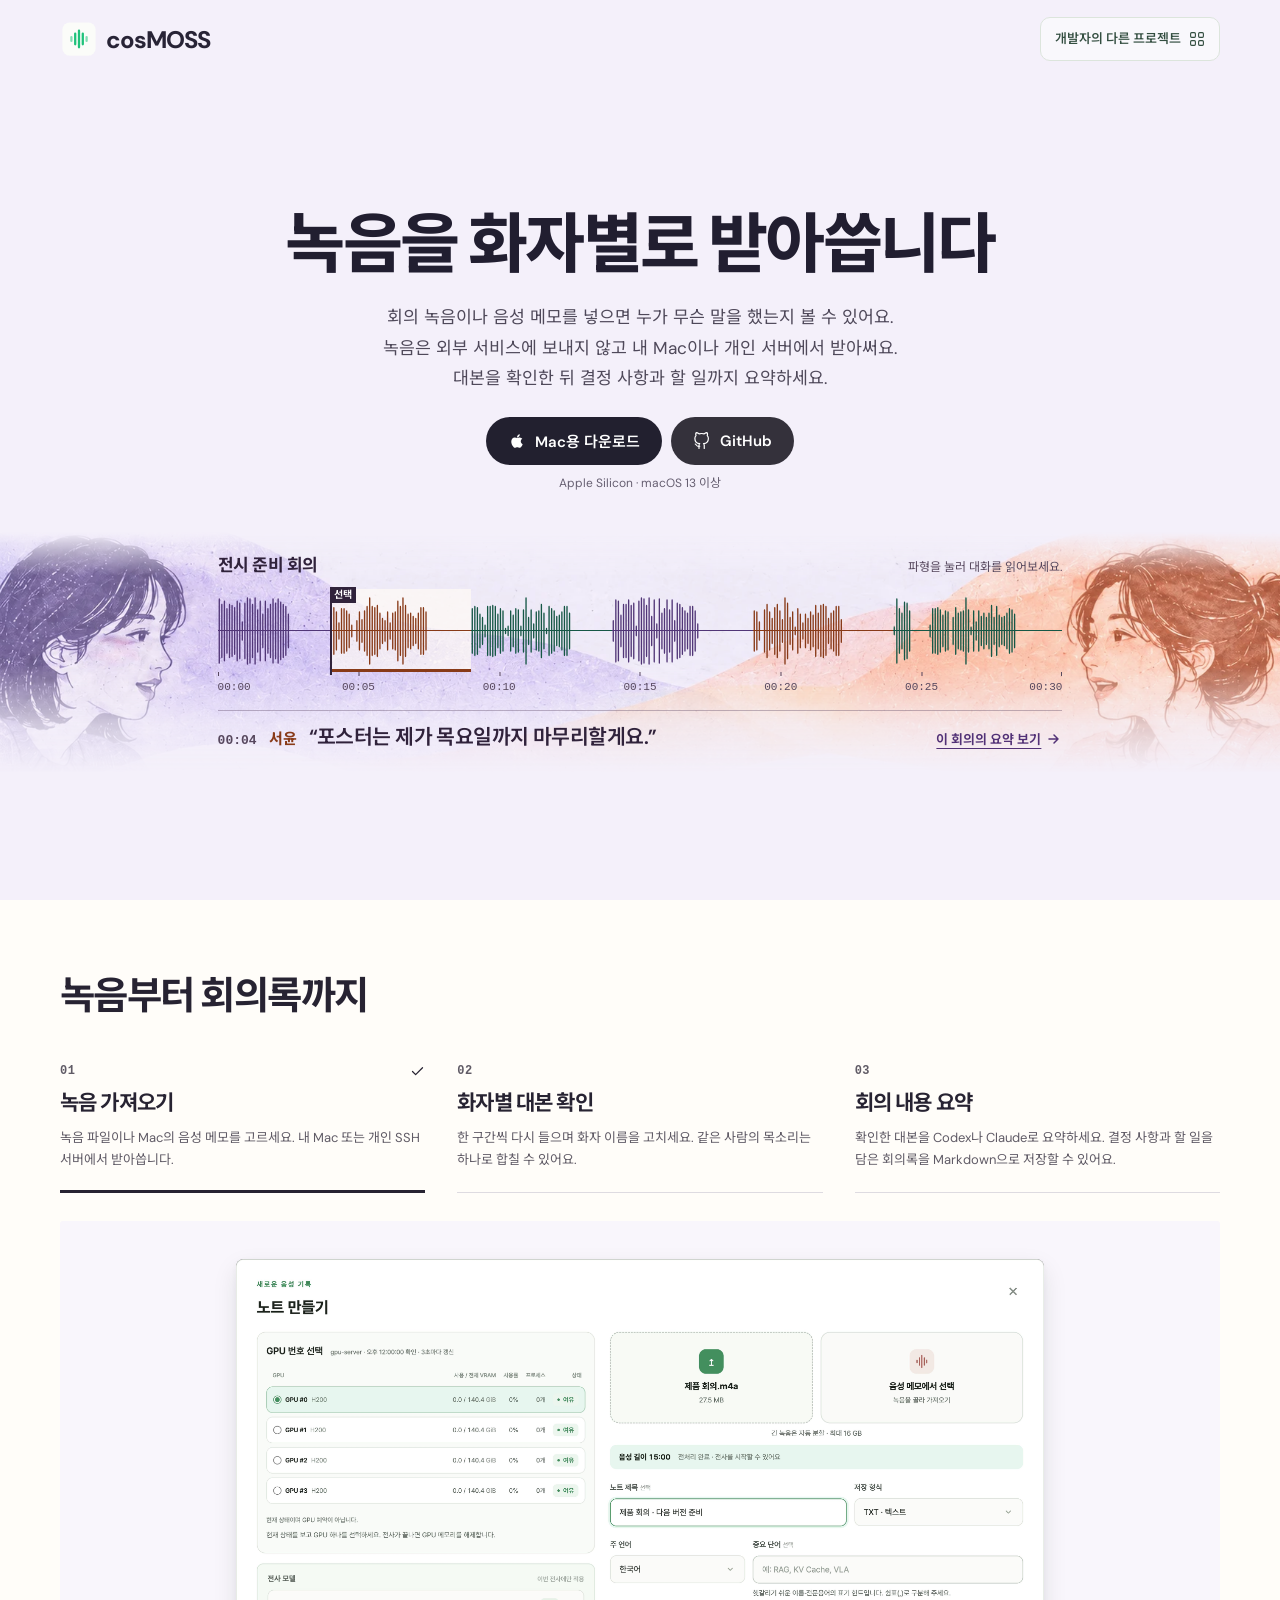
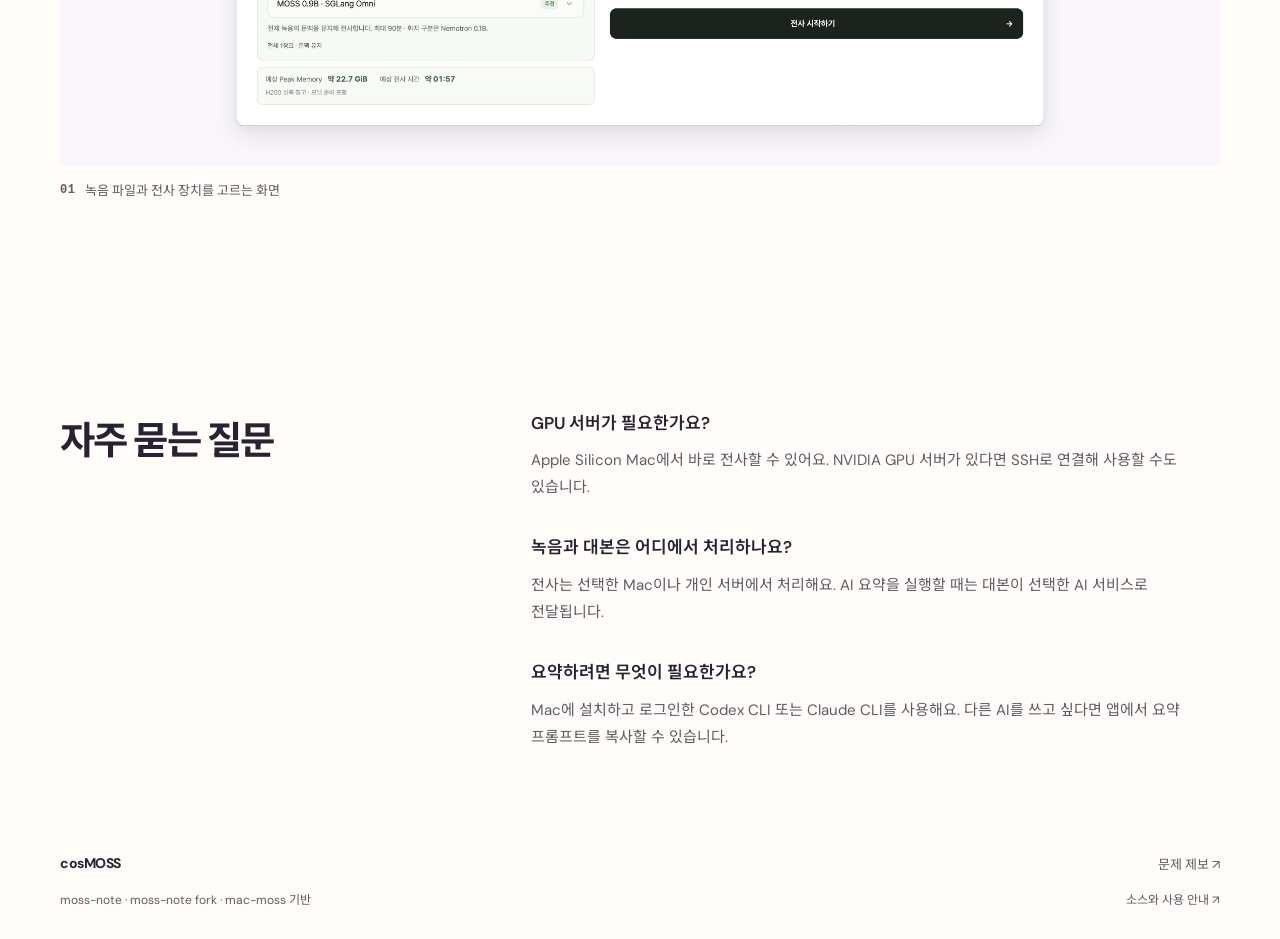
==== commit d623896d: "Publish redesigned product site and live Explore preview" ====
--- a/docs/index.html
+++ b/docs/index.html
@@ -1,9 +1,209 @@
 <!doctype html>
-<!-- Generated by jeonghoonpark.com/scripts/build-project-sites.py. -->
-<html lang="ko"><head><meta charset="utf-8"><meta name="viewport" content="width=device-width,initial-scale=1"><meta name="theme-color" content="#f8faf8"><title>cosMOSS — 녹음에서 전사, 검토, 요약까지.</title><meta name="description" content="녹음을 텍스트로 옮기고, 목소리에 이름을 붙이고, 필요한 내용을 요약하세요. 회의가 끝난 뒤의 정리를 한 화면에서 이어갑니다."><meta property="og:type" content="website"><meta property="og:locale" content="ko_KR"><meta property="og:title" content="cosMOSS — 녹음에서 전사, 검토, 요약까지."><meta property="og:description" content="녹음을 텍스트로 옮기고, 목소리에 이름을 붙이고, 필요한 내용을 요약하세요. 회의가 끝난 뒤의 정리를 한 화면에서 이어갑니다."><link rel="canonical" href="https://cosmoss-app.pages.dev/"><meta property="og:url" content="https://cosmoss-app.pages.dev/"><link rel="icon" href="assets/product-icon.svg?v=14944f038d20" type="image/svg+xml"><link rel="stylesheet" href="assets/product-site.css"><script src="assets/product-site.js" defer></script><script src="project-directory/directory.js?v=7dd9b0d1ae67" defer></script></head>
-<body style="--accent:#178054;--brand-fill:#178054;--brand-ink:#fff"><a class="skip" href="#main">본문으로 이동</a><header class="header container"><a class="brand" href="./" aria-label="cosMOSS 홈"><span class="brand-mark app-icon"><img src="assets/product-icon.svg?v=14944f038d20" alt="" width="39" height="39"></span>cosMOSS</a><nav aria-label="주요 메뉴"><project-directory current="cosmoss" placement="header"></project-directory><noscript><a href="https://jeonghoonpark.com/">다른 프로젝트 ↗</a></noscript></nav></header>
-<main id="main" class="container"><section class="hero" aria-labelledby="hero-title"><div class="hero-copy"><span class="eyebrow"><span aria-hidden="true"></span>VOICE TO NOTES</span><h1 id="hero-title">대화는 흘러가도,<br><em>기록은 남도록.</em></h1><p class="hero-description">녹음을 옮기고, 목소리에 이름을 붙이세요.<br>전사·검토·요약을 한 화면에서 이어갑니다.</p><p class="requirements">Apple Silicon · macOS 13 이상</p><div class="actions"><a class="button" href="https://github.com/hoonably/cosMOSS/releases/latest">Mac용 다운로드 <span aria-hidden="true">↗</span></a><a class="button github-link" href="https://github.com/hoonably/cosMOSS" target="_blank" rel="noreferrer"><svg viewBox="0 0 24 24" aria-hidden="true"><path d="M9 19c-4.3 1.4-4.3-2.5-6-3m12 6v-3.87a3.37 3.37 0 0 0-.94-2.61c3.14-.35 6.44-1.54 6.44-7A5.44 5.44 0 0 0 19 4.77 5.07 5.07 0 0 0 18.91 1S17.73.65 15 2.48a13.38 13.38 0 0 0-7 0C5.27.65 4.09 1 4.09 1A5.07 5.07 0 0 0 4 4.77a5.44 5.44 0 0 0-1.5 3.78c0 5.42 3.3 6.61 6.44 7A3.37 3.37 0 0 0 8 18.13V22"/></svg><span>GitHub</span><span aria-hidden="true">↗</span></a></div></div><div class="hero-visual"><figure><button class="screenshot" type="button" data-image="images/cosmoss.webp" aria-label="실제 앱 화면 · 노트와 대화는 예시입니다. 크게 보기"><img src="images/cosmoss.webp" alt="실제 앱 화면 · 노트와 대화는 예시입니다." width="3200" height="2000" decoding="async" loading="eager" fetchpriority="high"></button><figcaption>실제 앱 화면 · 노트와 대화는 예시입니다.</figcaption></figure></div></section>
-<section class="features" id="features" aria-labelledby="features-title"><div class="section-top"><div><span class="eyebrow">A LITTLE LESS FRICTION</span><h2 id="features-title">필요한 흐름을, 한곳에.</h2></div><p>녹음에서 전사, 검토, 요약까지.</p></div><div class="feature-gallery" data-feature-gallery><div class="feature-grid" role="tablist" aria-label="기능별 화면"><button class="feature" type="button" role="tab" id="cosmoss-feature-1" aria-selected="true" aria-controls="cosmoss-screen-1" tabindex="0"><span class="feature-number">01</span><span class="feature-indicator" aria-hidden="true"><svg viewBox="0 0 24 24" fill="none" stroke="currentColor" stroke-width="2" stroke-linecap="round" stroke-linejoin="round"><path d="m20 6-11 11-5-5"/></svg></span><span class="feature-title">녹음을 맡기세요</span><span class="feature-description">음성·영상 파일이나 Mac 음성 메모를 가져오세요. 내 Mac 또는 개인 SSH 서버에서 전사하는 동안 다른 노트를 정리할 수 있어요.</span></button><button class="feature" type="button" role="tab" id="cosmoss-feature-2" aria-selected="false" aria-controls="cosmoss-screen-2" tabindex="-1"><span class="feature-number">02</span><span class="feature-indicator" aria-hidden="true"><svg viewBox="0 0 24 24" fill="none" stroke="currentColor" stroke-width="2" stroke-linecap="round" stroke-linejoin="round"><path d="m20 6-11 11-5-5"/></svg></span><span class="feature-title">듣고, 이름을 붙이세요</span><span class="feature-description">대본 옆에서 목소리를 확인하고 화자 이름을 고치세요. 같은 목소리는 드래그로 합치고, 방향키와 Space로 빠르게 검토해요.</span></button><button class="feature" type="button" role="tab" id="cosmoss-feature-3" aria-selected="false" aria-controls="cosmoss-screen-3" tabindex="-1"><span class="feature-number">03</span><span class="feature-indicator" aria-hidden="true"><svg viewBox="0 0 24 24" fill="none" stroke="currentColor" stroke-width="2" stroke-linecap="round" stroke-linejoin="round"><path d="m20 6-11 11-5-5"/></svg></span><span class="feature-title">읽기 좋은 기록으로</span><span class="feature-description">로그인한 Codex·Claude CLI로 요약하거나 프롬프트를 복사하세요. 전사문은 TXT·SRT·VTT, 요약은 Markdown으로 남겨요.</span></button></div><div class="feature-viewer"><figure class="feature-panel" id="cosmoss-screen-1" role="tabpanel" aria-labelledby="cosmoss-feature-1"><button class="feature-stage" type="button" data-image="images/transcribe.webp" aria-label="녹음을 맡기세요 화면 크게 보기"><img src="images/transcribe.webp" alt="장치와 모델을 고르고 녹음 가져오기 · 예시 녹음" width="3200" height="1849" decoding="async" loading="eager"></button><figcaption><span class="feature-caption-number">01</span>장치와 모델을 고르고 녹음 가져오기 · 예시 녹음</figcaption></figure><figure class="feature-panel" id="cosmoss-screen-2" role="tabpanel" aria-labelledby="cosmoss-feature-2" hidden><button class="feature-stage" type="button" data-image="images/speakers.webp" aria-label="듣고, 이름을 붙이세요 화면 크게 보기"><img src="images/speakers.webp" alt="대본과 목소리를 함께 확인하기 · 가상 대화 예시" width="2560" height="2083" decoding="async" loading="lazy"></button><figcaption><span class="feature-caption-number">02</span>대본과 목소리를 함께 확인하기 · 가상 대화 예시</figcaption></figure><figure class="feature-panel" id="cosmoss-screen-3" role="tabpanel" aria-labelledby="cosmoss-feature-3" hidden><button class="feature-stage" type="button" data-image="images/cosmoss.webp" aria-label="읽기 좋은 기록으로 화면 크게 보기"><img src="images/cosmoss.webp" alt="전사문을 정리하고 AI로 요약하기 · 예시 노트" width="3200" height="2000" decoding="async" loading="lazy"></button><figcaption><span class="feature-caption-number">03</span>전사문을 정리하고 AI로 요약하기 · 예시 노트</figcaption></figure></div></div></section>
-<section class="faq" aria-labelledby="faq-title"><div><span class="eyebrow">FAQ</span><h2 id="faq-title">자주 묻는 질문.</h2></div><div><article class="faq-item"><h3>GPU 서버가 꼭 필요한가요?</h3><p>Apple Silicon Mac만 있어도 사용할 수 있어요. NVIDIA GPU 서버가 있다면 SSH로 연결해 처리할 수도 있습니다.</p></article><article class="faq-item"><h3>녹음은 어디로 보내나요?</h3><p>외부 전사 서비스 없이 선택한 Mac 또는 개인 서버에서 처리합니다. AI 요약을 요청하면 전사문이 선택한 AI 서비스로 전달됩니다.</p></article><article class="faq-item"><h3>업데이트는 어떻게 하나요?</h3><p>앱 메뉴의 업데이트 확인에서 새 버전을 확인하세요. 자동 알림과 자동 다운로드·설치는 각각 선택할 수 있습니다.</p></article></div></section></main>
-<footer class="footer container"><div class="footer-top"><a class="footer-brand" href="./">cosMOSS</a><div class="footer-links"><a href="https://github.com/hoonably/cosMOSS/issues">문제 제보 ↗</a></div></div><div class="footer-bottom"><span><a href="https://github.com/JoNebula/moss-note">moss-note</a> · <a href="https://github.com/jiseungjeong/moss-note">moss-note fork</a> · <a href="https://github.com/ginjae/mac-moss">mac-moss</a> 기반</span><a href="https://github.com/hoonably/cosMOSS">소스와 사용 안내 ↗</a></div></footer>
-<dialog class="image-dialog" aria-label="앱 화면 크게 보기"><button type="button" aria-label="확대 화면 닫기"><img alt=""></button></dialog></body></html>+<!-- Source: Product cover: site/cover.html. Generated by jeonghoonpark.com/scripts/build-project-sites.py. -->
+<html lang="ko">
+<head>
+  <meta charset="utf-8">
+  <meta name="viewport" content="width=device-width,initial-scale=1">
+  <meta name="theme-color" content="#f4f0fa">
+  <title>cosMOSS · 화자별 전사와 회의 요약</title>
+  <meta name="description" content="cosMOSS는 녹음을 화자별로 받아쓰는 Mac 앱입니다. 발화 구간을 다시 듣고, 대본을 확인한 뒤 회의 결정 사항과 할 일을 요약할 수 있습니다.">
+  <meta property="og:type" content="website">
+  <meta property="og:locale" content="ko_KR">
+  <meta property="og:title" content="cosMOSS · 화자별 전사와 회의 요약">
+  <meta property="og:description" content="cosMOSS는 녹음을 화자별로 받아쓰는 Mac 앱입니다. 발화 구간을 다시 듣고, 대본을 확인한 뒤 회의 결정 사항과 할 일을 요약할 수 있습니다.">
+  <link rel="canonical" href="https://cosmoss-app.pages.dev/"><meta property="og:url" content="https://cosmoss-app.pages.dev/">
+  <link rel="icon" href="assets/product-icon.svg?v=14944f038d20" type="image/svg+xml">
+  <link rel="preload" as="image" type="image/webp" href="images/conversation-field.webp">
+  <link rel="stylesheet" href="assets/product-site.css">
+  <link rel="stylesheet" href="assets/cosmoss.css">
+  <link rel="stylesheet" href="assets/voice-demo.css">
+  <link rel="stylesheet" href="assets/cosmoss-gallery.css">
+  <script src="project-directory/directory.js?v=c592c0c0ee11" defer></script>
+  <script src="assets/product-site.js" defer></script>
+  <script src="assets/voice-demo.js" defer></script>
+  <script src="assets/summary-link.js" defer></script>
+</head>
+<body class="collection-page product-cosmoss cosmoss-page">
+  <a class="skip" href="#main">본문으로 이동</a>
+  <header class="masthead">
+    <div class="container masthead-inner">
+      <a class="brand" href="./" aria-label="cosMOSS 홈">
+        <img src="assets/product-icon.svg?v=14944f038d20" alt="" width="40" height="40">cosMOSS
+      </a>
+      <nav aria-label="주요 메뉴">
+        <project-directory current="cosmoss" placement="header"></project-directory>
+        <noscript><a href="https://jeonghoonpark.com/">개발자의 다른 프로젝트</a></noscript>
+      </nav>
+    </div>
+  </header>
+  <main id="main">
+        <section class="product-cover" aria-labelledby="cover-title">
+      <div class="cover-copy container">
+        <h1 id="cover-title">녹음을 화자별로 받아씁니다</h1>
+        <p class="cover-description">회의 녹음이나 음성 메모를 넣으면 누가 무슨 말을 했는지 볼 수 있어요.<br> 녹음은 외부 서비스에 보내지 않고 내 Mac이나 개인 서버에서 받아써요.<br> 대본을 확인한 뒤 결정 사항과 할 일까지 요약하세요.</p>
+        <div class="cover-actions"><a class="button cover-download" href="/downloads/latest.dmg"><svg viewBox="0 0 24 24" aria-hidden="true"><path d="M17.05 20.28c-.98.95-2.05.8-3.08.35-1.09-.46-2.09-.48-3.24 0-1.44.62-2.2.44-3.06-.35C2.79 15.25 3.51 7.59 9.05 7.31c1.35.07 2.29.79 3.08.84 1.18-.24 2.31-.98 3.57-.89 1.51.12 2.65.72 3.4 1.8-3.12 1.87-2.38 5.98.48 7.13-.57 1.5-1.31 2.99-2.54 4.1zM12.03 7.25C11.88 5.02 13.69 3.18 15.77 3c.28 2.56-2.32 4.47-3.74 4.25z"/></svg>Mac용 다운로드</a><a class="button github-link" href="https://github.com/hoonably/cosMOSS" target="_blank" rel="noreferrer"><svg viewBox="0 0 24 24" aria-hidden="true"><path d="M9 19c-4.3 1.4-4.3-2.5-6-3m12 6v-3.87a3.37 3.37 0 0 0-.94-2.61c3.14-.35 6.44-1.54 6.44-7A5.44 5.44 0 0 0 19 4.77 5.07 5.07 0 0 0 18.91 1S17.73.65 15 2.48a13.38 13.38 0 0 0-7 0C5.27.65 4.09 1 4.09 1A5.07 5.07 0 0 0 4 4.77a5.44 5.44 0 0 0-1.5 3.78c0 5.42 3.3 6.61 6.44 7A3.37 3.37 0 0 0 8 18.13V22"/></svg><span>GitHub</span></a></div>
+        <p class="cover-platform">Apple Silicon · macOS 13 이상</p>
+      </div>
+      <section class="voice-demo" data-voice-demo aria-labelledby="voice-demo-title">
+  <div class="voice-demo__inner">
+    <div class="voice-demo__heading">
+      <h2 id="voice-demo-title">전시 준비 회의</h2>
+      <p id="voice-demo-hint">파형을 눌러 대화를 읽어보세요.</p>
+    </div>
+    <div class="voice-demo__body">
+      <!-- Each radio, its waveform and its transcript are one turn. Column widths are seconds.
+           The SVGs trace Korean synthesized readings of this illustrative conversation. -->
+      <div class="voice-demo__plot" role="radiogroup" aria-labelledby="voice-demo-title" aria-describedby="voice-demo-hint"
+           style="grid-template-columns: minmax(0, 4fr) minmax(0, 5fr) minmax(0, 5fr) minmax(0, 5fr) minmax(0, 5fr) minmax(0, 6fr)">
+        <input class="voice-demo__radio" type="radio" name="exhibition-utterance" id="voice-demo-1"
+               aria-labelledby="voice-demo-1-time voice-demo-1-speaker" aria-describedby="voice-demo-1-text">
+        <label class="voice-demo__segment voice-demo--violet" for="voice-demo-1">
+          <svg viewBox="0 0 176 66" preserveAspectRatio="none" aria-hidden="true" focusable="false">
+            <path d="M2 4v58 M6 9v48 M10 6v54 M14 13v40 M18 9v48 M22 10v46 M26 12v42 M30 6v54
+                  M34 8v50 M38 25v16 M42 8v50 M46 3v60 M50 4v58 M54 9v48 M58 3v60 M62 14v38
+                  M66 6v54 M70 18v30 M74 6v54 M78 13v40 M82 9v48 M86 4v58 M90 8v50 M94 4v58
+                  M98 7v52 M102 9v48 M106 11v44 M110 18v30"/>
+          </svg>
+        </label>
+        <p class="voice-demo__utterance voice-demo--violet">
+          <time id="voice-demo-1-time" datetime="PT0S">00:00</time>
+          <strong id="voice-demo-1-speaker">지우</strong>
+          <q id="voice-demo-1-text">이번 전시는 토요일 오후 두 시에 열어요.</q>
+        </p>
+
+        <input class="voice-demo__radio" type="radio" name="exhibition-utterance" id="voice-demo-2"
+               aria-labelledby="voice-demo-2-time voice-demo-2-speaker" aria-describedby="voice-demo-2-text" checked>
+        <label class="voice-demo__segment voice-demo--umber" for="voice-demo-2">
+          <svg viewBox="0 0 220 66" preserveAspectRatio="none" aria-hidden="true" focusable="false">
+            <path d="M2 11v44 M6 12v42 M10 16v34 M14 26v14 M18 13v40 M22 13v40 M26 15v36 M30 18v30
+                  M34 28v10 M42 24v18 M46 16v34 M50 23v20 M54 15v36 M58 11v44 M62 3v60 M66 11v44
+                  M70 12v42 M74 10v46 M78 17v32 M82 22v22 M86 24v18 M90 16v34 M94 26v14 M98 17v32
+                  M102 16v34 M106 6v54 M110 11v44 M114 3v60 M118 10v46 M122 18v30 M126 17v32 M130 20v26
+                  M134 22v22 M138 17v32 M142 12v42 M146 12v42 M150 16v34"/>
+          </svg>
+        </label>
+        <p class="voice-demo__utterance voice-demo--umber">
+          <time id="voice-demo-2-time" datetime="PT4S">00:04</time>
+          <strong id="voice-demo-2-speaker">서윤</strong>
+          <q id="voice-demo-2-text">포스터는 제가 목요일까지 마무리할게요.</q>
+        </p>
+
+        <input class="voice-demo__radio" type="radio" name="exhibition-utterance" id="voice-demo-3"
+               aria-labelledby="voice-demo-3-time voice-demo-3-speaker" aria-describedby="voice-demo-3-text">
+        <label class="voice-demo__segment voice-demo--green" for="voice-demo-3">
+          <svg viewBox="0 0 220 66" preserveAspectRatio="none" aria-hidden="true" focusable="false">
+            <path d="M2 13v40 M6 11v44 M10 12v42 M14 18v30 M18 21v24 M22 28v10 M26 11v44 M30 11v44
+                  M34 10v46 M38 11v44 M42 18v30 M46 13v40 M50 15v36 M54 31v4 M58 29v8 M62 15v36
+                  M66 19v28 M70 13v40 M74 14v38 M78 29v8 M82 14v38 M86 3v60 M90 21v24 M94 14v38
+                  M98 27v12 M102 16v34 M106 15v36 M110 9v48 M114 17v32 M118 31v4 M122 11v44 M126 13v40
+                  M130 15v36 M134 20v26 M138 19v28 M142 16v34 M146 11v44 M150 11v44 M154 17v32"/>
+          </svg>
+        </label>
+        <p class="voice-demo__utterance voice-demo--green">
+          <time id="voice-demo-3-time" datetime="PT9S">00:09</time>
+          <strong id="voice-demo-3-speaker">민재</strong>
+          <q id="voice-demo-3-text">그럼 금요일에 제가 초대장을 보낼게요.</q>
+        </p>
+
+        <input class="voice-demo__radio" type="radio" name="exhibition-utterance" id="voice-demo-4"
+               aria-labelledby="voice-demo-4-time voice-demo-4-speaker" aria-describedby="voice-demo-4-text">
+        <label class="voice-demo__segment voice-demo--violet" for="voice-demo-4">
+          <svg viewBox="0 0 220 66" preserveAspectRatio="none" aria-hidden="true" focusable="false">
+            <path d="M2 24v18 M6 5v56 M10 6v54 M14 19v28 M18 9v48 M22 9v48 M26 5v56 M30 10v46
+                  M34 8v50 M38 29v8 M42 6v54 M46 3v60 M50 4v58 M54 10v46 M58 3v60 M62 20v26
+                  M66 5v56 M70 27v12 M74 4v58 M78 17v32 M82 13v40 M86 5v56 M90 14v38 M94 5v56
+                  M98 24v18 M102 8v50 M106 9v48 M110 12v42 M114 15v36 M118 17v32 M122 11v44 M126 11v44
+                  M130 15v36 M134 27v12"/>
+          </svg>
+        </label>
+        <p class="voice-demo__utterance voice-demo--violet">
+          <time id="voice-demo-4-time" datetime="PT14S">00:14</time>
+          <strong id="voice-demo-4-speaker">지우</strong>
+          <q id="voice-demo-4-text">초대장에도 토요일 오후 두 시라고 적어 주세요.</q>
+        </p>
+
+        <input class="voice-demo__radio" type="radio" name="exhibition-utterance" id="voice-demo-5"
+               aria-labelledby="voice-demo-5-time voice-demo-5-speaker" aria-describedby="voice-demo-5-text">
+        <label class="voice-demo__segment voice-demo--umber" for="voice-demo-5">
+          <svg viewBox="0 0 220 66" preserveAspectRatio="none" aria-hidden="true" focusable="false">
+            <path d="M2 15v36 M6 16v34 M10 25v16 M18 14v38 M22 9v48 M26 16v34 M30 22v22 M34 12v42
+                  M38 9v48 M42 15v36 M46 23v20 M50 3v60 M54 8v50 M58 21v24 M62 16v34 M66 30v6
+                  M70 13v40 M74 18v30 M78 26v14 M82 18v30 M86 22v22 M90 16v34 M94 19v28 M98 10v46
+                  M102 17v32 M106 10v46 M110 9v48 M114 11v44 M118 22v22 M122 17v32 M126 15v36 M130 11v44
+                  M134 11v44 M138 23v20"/>
+          </svg>
+        </label>
+        <p class="voice-demo__utterance voice-demo--umber">
+          <time id="voice-demo-5-time" datetime="PT19S">00:19</time>
+          <strong id="voice-demo-5-speaker">서윤</strong>
+          <q id="voice-demo-5-text">네, 포스터에도 같은 시간을 넣을게요.</q>
+        </p>
+
+        <input class="voice-demo__radio" type="radio" name="exhibition-utterance" id="voice-demo-6"
+               aria-labelledby="voice-demo-6-time voice-demo-6-speaker" aria-describedby="voice-demo-6-text">
+        <label class="voice-demo__segment voice-demo--green" for="voice-demo-6">
+          <svg viewBox="0 0 264 66" preserveAspectRatio="none" aria-hidden="true" focusable="false">
+            <path d="M2 30v6 M6 4v58 M10 13v40 M14 17v32 M18 7v52 M22 8v50 M26 15v36 M58 28v10
+                  M62 13v40 M66 13v40 M70 12v42 M74 14v38 M78 19v28 M82 15v36 M86 16v34 M94 21v24
+                  M98 12v42 M102 17v32 M106 16v34 M110 15v36 M114 3v60 M118 14v38 M122 30v6 M126 15v36
+                  M130 25v16 M134 15v36 M138 20v26 M142 17v32 M146 21v24 M150 17v32 M154 10v46 M158 21v24
+                  M162 11v44 M166 19v28 M170 21v24 M174 20v26 M178 17v32 M182 13v40 M186 14v38 M190 18v30"/>
+          </svg>
+        </label>
+        <p class="voice-demo__utterance voice-demo--green">
+          <time id="voice-demo-6-time" datetime="PT24S">00:24</time>
+          <strong id="voice-demo-6-speaker">민재</strong>
+          <q id="voice-demo-6-text">좋아요. 금요일에 보내고 다시 알려드릴게요.</q>
+        </p>
+
+        <div class="voice-demo__scale" aria-hidden="true">
+          <span>00:00</span><span>00:05</span><span>00:10</span><span>00:15</span>
+          <span>00:20</span><span>00:25</span><span>00:30</span>
+        </div>
+      </div>
+      <a class="voice-demo__summary" href="#cosmoss-feature-3" data-show-summary>
+        이 회의의 요약 보기
+        <svg viewBox="0 0 16 16" aria-hidden="true" focusable="false">
+          <path d="M3 8h9m-4-4 4 4-4 4"/>
+        </svg>
+      </a>
+    </div>
+  </div>
+</section>
+
+    </section>
+
+    <section class="features container" id="features" aria-labelledby="features-title">
+      <div class="section-top"><h2 id="features-title">녹음부터 회의록까지</h2></div>
+      <div class="feature-gallery" data-feature-gallery><div class="feature-grid" role="tablist" aria-label="기능별 화면"><button class="feature" type="button" role="tab" id="cosmoss-feature-1" aria-selected="true" aria-controls="cosmoss-screen-1" tabindex="0"><span class="feature-number">01</span><span class="feature-indicator" aria-hidden="true"><svg viewBox="0 0 24 24" fill="none" stroke="currentColor" stroke-width="2" stroke-linecap="round" stroke-linejoin="round"><path d="m20 6-11 11-5-5"/></svg></span><span class="feature-title">녹음 가져오기</span><span class="feature-description">녹음 파일이나 Mac의 음성 메모를 고르세요. 내 Mac 또는 개인 SSH 서버에서 받아씁니다.</span></button><button class="feature" type="button" role="tab" id="cosmoss-feature-2" aria-selected="false" aria-controls="cosmoss-screen-2" tabindex="-1"><span class="feature-number">02</span><span class="feature-indicator" aria-hidden="true"><svg viewBox="0 0 24 24" fill="none" stroke="currentColor" stroke-width="2" stroke-linecap="round" stroke-linejoin="round"><path d="m20 6-11 11-5-5"/></svg></span><span class="feature-title">화자별 대본 확인</span><span class="feature-description">한 구간씩 다시 들으며 화자 이름을 고치세요. 같은 사람의 목소리는 하나로 합칠 수 있어요.</span></button><button class="feature" type="button" role="tab" id="cosmoss-feature-3" aria-selected="false" aria-controls="cosmoss-screen-3" tabindex="-1"><span class="feature-number">03</span><span class="feature-indicator" aria-hidden="true"><svg viewBox="0 0 24 24" fill="none" stroke="currentColor" stroke-width="2" stroke-linecap="round" stroke-linejoin="round"><path d="m20 6-11 11-5-5"/></svg></span><span class="feature-title">회의 내용 요약</span><span class="feature-description">확인한 대본을 Codex나 Claude로 요약하세요. 결정 사항과 할 일을 담은 회의록을 Markdown으로 저장할 수 있어요.</span></button></div><div class="feature-viewer"><figure class="feature-panel" id="cosmoss-screen-1" role="tabpanel" aria-labelledby="cosmoss-feature-1"><button class="feature-stage" type="button" data-image="images/transcribe.webp" aria-label="녹음 가져오기 화면 크게 보기"><img src="images/transcribe.webp" alt="녹음 파일과 전사 장치를 고르는 화면" width="3200" height="1849" decoding="async" loading="eager"></button><figcaption><span class="feature-caption-number">01</span>녹음 파일과 전사 장치를 고르는 화면</figcaption></figure><figure class="feature-panel" id="cosmoss-screen-2" role="tabpanel" aria-labelledby="cosmoss-feature-2" hidden><button class="feature-stage" type="button" data-image="images/speakers.webp" aria-label="화자별 대본 확인 화면 크게 보기"><img src="images/speakers.webp" alt="가상 대화에서 발화를 다시 듣고 화자 이름을 확인하는 화면" width="2560" height="2083" decoding="async" loading="lazy"></button><figcaption><span class="feature-caption-number">02</span>가상 대화에서 발화를 다시 듣고 화자 이름을 확인하는 화면</figcaption></figure><figure class="feature-panel" id="cosmoss-screen-3" role="tabpanel" aria-labelledby="cosmoss-feature-3" hidden><div class="summary-proof"><button class="feature-stage" type="button" data-image="images/cosmoss.webp" aria-label="회의 내용 요약 화면 크게 보기"><img src="images/cosmoss.webp" alt="앱에서 요약을 실행하고 결과를 확인하는 화면" width="3200" height="2000" decoding="async" loading="lazy"></button><aside class="summary-example" aria-labelledby="meeting-summary-title">
+  <p class="summary-kicker">회의 요약</p>
+  <h3 id="meeting-summary-title">전시 준비 회의</h3>
+  <p class="summary-decision">토요일 오후 2시에 전시를 엽니다.</p>
+  <h4>할 일</h4>
+  <dl>
+    <div class="voice-demo--umber">
+      <dt>서윤</dt>
+      <dd>목요일까지 포스터 준비</dd>
+    </div>
+    <div class="voice-demo--green">
+      <dt>민재</dt>
+      <dd>금요일에 초대장 발송</dd>
+    </div>
+  </dl>
+</aside>
+</div><figcaption><span class="feature-caption-number">03</span>앱에서 요약을 실행하고 결과를 확인하는 화면</figcaption></figure></div></div>
+    </section>
+    <section class="faq container" aria-labelledby="faq-title">
+      <h2 id="faq-title">자주 묻는 질문</h2>
+      <div><article class="faq-item"><h3>GPU 서버가 필요한가요?</h3><p>Apple Silicon Mac에서 바로 전사할 수 있어요. NVIDIA GPU 서버가 있다면 SSH로 연결해 사용할 수도 있습니다.</p></article><article class="faq-item"><h3>녹음과 대본은 어디에서 처리하나요?</h3><p>전사는 선택한 Mac이나 개인 서버에서 처리해요. AI 요약을 실행할 때는 대본이 선택한 AI 서비스로 전달됩니다.</p></article><article class="faq-item"><h3>요약하려면 무엇이 필요한가요?</h3><p>Mac에 설치하고 로그인한 Codex CLI 또는 Claude CLI를 사용해요. 다른 AI를 쓰고 싶다면 앱에서 요약 프롬프트를 복사할 수 있습니다.</p></article></div>
+    </section>
+  </main>
+  <footer class="footer container">
+    <div class="footer-top"><a class="footer-brand" href="./">cosMOSS</a><div class="footer-links"><a href="https://github.com/hoonably/cosMOSS/issues">문제 제보 ↗</a></div></div>
+    <div class="footer-bottom"><span><a href="https://github.com/JoNebula/moss-note">moss-note</a> · <a href="https://github.com/jiseungjeong/moss-note">moss-note fork</a> · <a href="https://github.com/ginjae/mac-moss">mac-moss</a> 기반</span><a href="https://github.com/hoonably/cosMOSS">소스와 사용 안내 ↗</a></div>
+  </footer>
+  <dialog class="image-dialog" aria-label="앱 화면 크게 보기">
+    <button type="button" aria-label="확대 화면 닫기"><img alt=""></button>
+  </dialog>
+</body>
+</html>
--- a/docs/assets/product-site.css
+++ b/docs/assets/product-site.css
@@ -1,5 +1,5 @@
 @import url("https://fonts.googleapis.com/css2?family=DM+Sans:wght@400;500;600;650;700;750;800&family=Noto+Sans+KR:wght@400;450;500;550;600;650;700;750;800&display=swap");
-/* Typography, spacing and breakpoints follow When2Jam src/landing.css. */
+/* Shared type, navigation, galleries and downloads for the product collection. */
 :root{--ink:#243d32;--muted:#5f7166;--accent:#256b54;--soft:#edf4ee;--line:#dfe7de;--paper:#f8faf8;color-scheme:light;font-synthesis:none}
 
 *{box-sizing:border-box}
@@ -16,59 +16,6 @@
 .skip{position:fixed;top:-80px;left:20px;background:var(--ink);color:white;padding:12px;z-index:10}
 .skip:focus{top:15px}
 
-.header{height:96px;border-bottom:1px solid var(--line);display:flex;align-items:center;justify-content:space-between;gap:24px}
-.brand{display:flex;align-items:center;gap:9px;font-size:23px;letter-spacing:-1px;font-weight:750}
-.brand-mark{width:39px;height:39px;flex-shrink:0;display:grid;place-items:center;border-radius:10px;color:var(--brand-ink,#fff);background:var(--brand-fill,var(--accent))}
-.brand-mark.app-icon{background:transparent;border-radius:0}
-.brand-mark.app-icon img{width:100%;height:100%;filter:drop-shadow(0 1px 1px #183b2b24)}
-.header nav{display:flex;align-items:center;gap:26px;font-size:13px;color:var(--muted)}
-.header nav a:hover{color:var(--accent)}
-.hero{position:relative;min-height:580px;padding:95px 0 110px;display:grid;grid-template-columns:minmax(0,1.16fr) minmax(0,1fr);gap:66px;align-items:center}
-.eyebrow{font-size:9px;color:var(--muted);font-weight:650;letter-spacing:1.6px}
-
-.hero-copy{position:relative}
-.hero .eyebrow{display:flex;align-items:center;gap:8px;font-size:12px;font-weight:550;letter-spacing:normal;line-height:17.5px}
-.hero .eyebrow>span{width:6px;height:6px;flex-shrink:0;border-radius:50%;background:var(--accent)}
-.hero h1{font-size:clamp(38px,4.35vw,54px);letter-spacing:-2.8px;line-height:1.3;font-weight:720;margin:21px 0 22px;word-break:keep-all}
-.hero h1 em{font-style:normal;color:var(--accent)}
-.hero-description{font-size:14px;line-height:1.95;letter-spacing:-.2px;color:var(--muted);word-break:keep-all}
-.actions{position:absolute;top:100%;left:0;display:flex;align-items:center;gap:19px;flex-wrap:wrap;margin-top:24px}
-.button{display:inline-flex;align-items:center;justify-content:center;gap:14px;padding:13px 19px;min-height:44px;border:1px solid var(--brand-fill,var(--accent));border-radius:9px;background:var(--brand-fill,var(--accent));color:var(--brand-ink,#fff);font-size:12px;font-weight:600}
-.button:hover{filter:brightness(.9)}
-.button:disabled{cursor:default;filter:none;opacity:.8}
-.github-link{gap:7px;background:#161b22;border-color:#161b22;color:#fff}
-.github-link svg{width:17px;height:17px}
-.github-link:hover{filter:brightness(1.2)}
-.requirements{margin-top:26px;color:var(--muted);font-size:10px;line-height:14.5px}
-.hero-visual{min-width:0;height:375px;display:grid;align-content:center}
-.screenshot{display:block;padding:0;border:0;border-radius:12px;background:transparent;cursor:zoom-in}
-.screenshot img{width:100%;height:auto}
-.hero-visual .portrait .screenshot{max-width:300px;margin-inline:auto}
-.hero-visual figcaption{margin-top:12px;text-align:center;font-size:10px;color:var(--muted)}
-.mock{background:#fff;border:1px solid var(--line);border-radius:17px;box-shadow:0 18px 60px -25px #4b725e45;padding:22px 21px 16px;transform:rotate(-2deg)}
-.mock-head{display:flex;align-items:center;justify-content:space-between;padding-bottom:16px;border-bottom:1px solid var(--line);font-size:12px;font-weight:650}
-.mock-head small{font-size:9px;font-weight:400;color:var(--muted)}
-.mock-body{padding-top:18px}
-.mock-label{font-size:10px;color:var(--muted);margin-bottom:13px}
-.mock-grid{display:grid;grid-template-columns:repeat(3,1fr);gap:9px}
-.photo{height:90px;border-radius:7px;position:relative;overflow:hidden;background:#d3e1d9}
-.photo:before{content:"";position:absolute;width:130%;height:90px;background:#8faa9b;transform:rotate(-28deg);left:-20%;top:46px;border-radius:30px}
-.mock-grid>div:nth-child(2) .photo{background:#e7ddd0}
-.mock-grid>div:nth-child(2) .photo:before{background:#b8a58d}
-.mock-grid>div:nth-child(3) .photo{background:#cddce2}
-.mock-grid>div:nth-child(3) .photo:before{background:#8eabb6}
-.mock-file{font-size:9px;line-height:1.8;margin-top:7px;color:var(--muted)}
-.rating{color:var(--accent);letter-spacing:1px}
-.pills{display:flex;gap:7px;flex-wrap:wrap;margin-top:18px}
-.pills span{padding:5px 9px;border:1px solid var(--line);border-radius:20px;font-size:9px;color:var(--muted)}
-.pills .selected{background:var(--soft);color:var(--accent);border-color:#b7cfc0}
-.mock-bottom{display:flex;align-items:center;justify-content:space-between;border-top:1px solid var(--line);margin-top:19px;padding-top:14px;color:var(--muted);font-size:9px}
-.mock-step{display:flex;align-items:center;gap:13px;padding:8px 0;border-bottom:1px solid #edf1eb;font-size:11px}
-.mock-step b{display:grid;place-items:center;width:25px;height:25px;border:1px solid var(--line);border-radius:7px;color:var(--accent);font-size:10px}
-.mock-step span{margin-left:auto;color:var(--accent);font-size:10px}
-.mock-code{padding:10px;background:var(--soft);border-radius:8px;font:10px/1.7 ui-monospace,monospace;margin-top:15px;color:var(--accent)}
-
-.features{border-top:1px solid var(--line);padding:50px 0 64px}
 .section-top{display:flex;align-items:flex-end;justify-content:space-between;gap:20px;margin-bottom:28px}
 .section-top h2,.faq h2{font-size:26px;font-weight:680;letter-spacing:-1px;line-height:normal;margin-top:12px}
 .section-top>p{font-size:12px;line-height:1.8;color:var(--muted)}
@@ -93,13 +40,11 @@
 .feature-caption-number{flex:none;color:var(--accent);font-size:10px;font-weight:650}
 @media(max-width:800px){.feature-gallery{--stage-height:420px}}
 @media(max-width:540px){.feature-gallery{--stage-height:300px;--caption-height:60px}.feature-stage{padding:10px}.feature-panel figcaption{font-size:11px}}
-.faq{padding:40px 0 74px;border-top:1px solid var(--line);display:grid;grid-template-columns:minmax(0,1fr) minmax(0,1.6fr);gap:40px}
-.faq-item{border-bottom:1px solid var(--line);padding:22px 0}
-.faq-item:first-child{padding-top:0}
-.faq-item:last-child{border-bottom:0;padding-bottom:0}
+.faq{display:grid;grid-template-columns:minmax(0,1fr) minmax(0,1.6fr);gap:40px}
+.faq-item + .faq-item { margin-block-start: 32px; }
 .faq-item h3{font-size:13px;font-weight:600;line-height:1.7;word-break:keep-all}
 .faq-item p{font-size:12px;line-height:1.9;color:var(--muted);margin-top:10px;word-break:keep-all}
-.footer{border-top:1px solid var(--line);padding:28px 0}
+.footer { padding-block: clamp(72px, 8vw, 120px) 28px; }
 .footer-top{display:flex;align-items:center;justify-content:space-between;gap:25px}
 .footer-brand{font-size:14px;font-weight:700;letter-spacing:-.5px}
 .footer-links{display:flex;align-items:center;gap:24px;font-size:13px;color:var(--muted)}
@@ -116,90 +61,203 @@
 /* Finder already contains its original transparent window and menu shadows. */
 img[src$="/finder.png"]{border-radius:0;box-shadow:none}
 
-@media(max-width:1000px){
-.hero{gap:35px}
-
-.hero h1{font-size:43px}
-
-.mock{padding-inline:16px}
-
-}
-
-@media(max-width:800px){
-/* Actions use the existing bottom inset, leaving the message alignment intact. */
-.hero-copy{position:static}
-.actions{top:auto;bottom:20px;margin-top:0}
-.container{width:calc(100% - 48px)}
-
-.hero{min-height:0;grid-template-columns:minmax(0,1fr);max-width:560px;margin-inline:auto;padding:65px 0 85px;gap:55px}
-
-.hero h1{font-size:48px}
-
-.hero-visual{width:min(390px,calc(100% - 25px));height:auto;justify-self:center}
-
-.mock{transform:rotate(-1.5deg)}
-
-.section-top{align-items:flex-start;flex-direction:column;gap:10px}
-
-.feature{padding:24px 20px 20px}
-
-.feature h3,.feature-title{font-size:20px}
-
-}
-
-@media(max-width:540px){
-.container{width:calc(100% - 40px)}
-
-.header{height:77px;gap:16px}
-
-.brand{font-size:21px}
-
-.brand-mark{width:35px;height:35px;border-radius:8px}
-
-.header nav{font-size:12px;gap:16px}
-
-.hero{padding:52px 0 75px;gap:48px}
-
-.hero .eyebrow{font-size:10px;line-height:14.5px}
-
-.hero h1{font-size:clamp(32px,9.5vw,45px);letter-spacing:-1.9px;margin-top:19px}
-
-.hero-description{font-size:12px}
-
-.hero-visual{width:calc(100% - 18px);height:auto}
-.hero-visual .portrait .screenshot{max-width:280px}
-.mock{padding-block:18px 12px}
-.mock-step{padding-block:5px}
-.photo{height:78px}
-.requirements{font-size:9px;line-height:13.5px}
-
-.feature-grid{grid-template-columns:1fr;gap:14px}
-
-.feature{padding:24px}
-
-.feature h3,.feature-title{font-size:20px;margin-top:18px}
-
-.features{padding:35px 0 30px}
-
-
-.faq{grid-template-columns:1fr;gap:25px;padding:35px 0 44px}
-
-.section-top h2,.faq h2{font-size:23px}
-
-
-.footer-top{align-items:flex-start}
-
-.footer-links{flex-direction:column;gap:0;align-items:flex-end}
-
-.footer-bottom{flex-direction:column;gap:5px}
-
-}
-
-@media(max-width:380px){
-.actions{gap:10px}
-.actions .button{padding-inline:15px}
-}
-
-@media(prefers-reduced-motion:reduce){html{scroll-behavior:auto}
-*{animation:none!important;transition:none!important}
-}
+
+.collection-page {
+  --paper: #fffdf9;
+  --cover-paper: #f4f0fa;
+  --ink: #272332;
+  --muted: #605b66;
+  --line: #dedbe1;
+  --accent: #685187;
+  --masthead-height: 78px;
+  background: var(--paper);
+  color: var(--ink);
+}
+.collection-page ::selection { color: #252032; background: #e1ccef; }
+.collection-page .container { width: min(1160px, calc(100% - 80px)); }
+.collection-page .masthead,
+.collection-page .product-cover { background-color: var(--cover-paper); }
+.product-cover {
+  min-height: calc(100svh - var(--masthead-height));
+  display: grid;
+  grid-template-columns: minmax(0, 1fr);
+  align-content: center;
+  gap: clamp(24px, 3vw, 40px);
+  padding-block: clamp(24px, 4svh, 56px);
+}
+.masthead-inner { display: flex; justify-content: space-between; align-items: center; min-height: var(--masthead-height); }
+.masthead .brand { display: inline-flex; align-items: center; font-weight: 750; gap: 8px; color: #282436; font-size: 24px; letter-spacing: -.04em; }
+.masthead .brand img { width: 38px; height: 38px; }
+.cover-actions { display: flex; justify-content: center; align-items: center; gap: 9px; margin: 24px 0 9px; }
+.cover-actions a {
+  display: inline-flex;
+  align-items: center;
+  justify-content: center;
+  gap: 9px;
+  min-height: 48px;
+  padding: 0 22px;
+  border: 0;
+  border-radius: 999px;
+  background: #22202f;
+  color: #fff;
+  font-size: 15px;
+  font-weight: 600;
+  transition: background .18s ease-out, transform .18s ease-out;
+}
+.cover-actions .github-link { background: #34313b; }
+.cover-actions .github-link span[aria-hidden] { display: none; }
+.cover-actions svg { width: 18px; height: 18px; }
+.cover-actions .cover-download svg { fill: currentColor; stroke: none; }
+.product-macro-studio .cover-download svg { fill: none; stroke: currentColor; }
+.cover-actions a:hover { background: #4a4058; transform: translateY(-1px); }
+.cover-platform { color: #665f71; font-size: 12px; line-height: 1.6; }
+.collection-page .features { padding-block-start: clamp(40px, 5vw, 80px); }
+.collection-page .section-top h2,
+.collection-page .faq h2 { margin: 0; font-size: clamp(26px, 3vw, 44px); font-weight: 700; letter-spacing: -.04em; }
+.collection-page .section-top { margin-bottom: 26px; }
+.collection-page .faq { margin-block-start: clamp(120px, calc(64px + 10vw), 216px); }
+.collection-page .faq-item h3 { font-size: 17px; }
+.collection-page .faq-item p { font-size: 15px; line-height: 1.8; }
+.collection-page .footer-bottom { font-size: 12px; }
+.collection-page .feature-gallery {
+  --gallery-ink: var(--ink);
+  --gallery-muted: var(--muted);
+  --gallery-rule: var(--line);
+  --gallery-field: color-mix(in srgb, var(--cover-paper) 58%, white);
+  --stage-height: clamp(26rem, 44vw, 34rem);
+  --caption-height: 3.25rem;
+}
+
+.collection-page .feature-grid {
+  grid-template-columns: repeat(3, minmax(0, 1fr));
+  gap: clamp(12px, 2.5vw, 36px);
+}
+
+.collection-page .feature-gallery .feature {
+  display: grid;
+  grid-template-columns: minmax(0, 1fr) auto;
+  grid-template-rows: auto auto 1fr;
+  align-items: start;
+  align-content: start;
+  gap: 9px;
+  padding: 16px 0 20px;
+  border: 0;
+  border-bottom: 1px solid var(--gallery-rule);
+  border-radius: 0;
+  color: var(--gallery-ink);
+  background: transparent;
+  box-shadow: none;
+  transform: none;
+}
+
+.collection-page .feature-gallery .feature:hover {
+  border-color: var(--gallery-ink);
+}
+
+.collection-page .feature-gallery .feature[aria-selected="true"] {
+  border-color: var(--gallery-ink);
+  box-shadow: inset 0 -2px var(--gallery-ink);
+}
+
+.collection-page .feature-gallery :focus-visible {
+  outline: 3px solid #6843a1;
+  outline-offset: 3px;
+  z-index: 1;
+}
+
+.collection-page .feature-number,
+.collection-page .feature-caption-number {
+  font: 600 12px/1.4 ui-monospace, monospace;
+  letter-spacing: .04em;
+  color: var(--gallery-muted);
+}
+
+.collection-page .feature-indicator {
+  position: static;
+  align-self: center;
+  color: var(--gallery-ink);
+}
+
+.collection-page .feature-title,
+.collection-page .feature-description {
+  grid-column: 1 / -1;
+  margin: 0;
+}
+
+.collection-page .feature-title {
+  font-size: clamp(18px, 1.65vw, 24px);
+  line-height: 1.4;
+  letter-spacing: -.04em;
+}
+
+.collection-page .feature-description,
+.collection-page .feature-panel figcaption {
+  color: var(--gallery-muted);
+  font-size: 13px;
+  line-height: 1.7;
+}
+
+.collection-page .feature-viewer {
+  margin-top: 28px;
+}
+
+.collection-page .feature-stage,
+.collection-page .summary-proof {
+  min-width: 0;
+  padding: clamp(18px, 3vw, 42px);
+  border: 0;
+  border-radius: 3px;
+  background: var(--gallery-field);
+}
+
+@media (max-width: 600px) {
+  .collection-page .feature-grid {
+    grid-template-columns: minmax(0, 1fr);
+    gap: 0;
+    border-top: 1px solid var(--gallery-rule);
+  }
+
+  .collection-page .feature-gallery .feature {
+    grid-template-columns: auto minmax(0, 1fr) auto;
+    grid-template-rows: auto;
+    align-items: center;
+    gap: 6px 12px;
+    padding: 13px 2px;
+  }
+
+  .collection-page .feature-title {
+    grid-area: 1 / 2;
+    font-size: 17px;
+  }
+
+  .collection-page .feature-indicator { grid-area: 1 / 3; }
+  .collection-page .feature-description { grid-column: 2 / -1; }
+
+
+  .collection-page .feature-viewer { margin-top: 16px; }
+  .collection-page .feature-panel figcaption { font-size: 12px; }
+}
+
+@media (max-width: 800px) {
+  .collection-page .container { width: calc(100% - 44px); }
+  .collection-page { --masthead-height: 68px; }
+  .section-top { align-items: flex-start; flex-direction: column; gap: 10px; }
+}
+@media (max-width: 540px) {
+  .collection-page .container { width: calc(100% - 36px); }
+  .masthead .brand { font-size: 21px; }
+  .masthead .brand img { width: 32px; height: 32px; }
+  .cover-actions { gap: 7px; }
+  .cover-actions a { min-height: 46px; padding-inline: 17px; font-size: 14px; }
+  .faq { grid-template-columns: 1fr; gap: 30px; }
+  .footer-bottom { flex-direction: column; gap: 5px; }
+}
+@media (prefers-reduced-motion: reduce) {
+  html { scroll-behavior: auto; }
+  *, *::before, *::after { animation-duration: 0s !important; transition-duration: 0s !important; }
+}
+
+/* Embedded covers size to their content; viewport height comes from Explore. */
+.product-embed body { min-width: 0; }
+.product-embed .product-cover { min-height: 0; padding-block: clamp(24px, 4vw, 48px); }
+.product-embed .pickly-album { --print-height: clamp(150px, 22vw, 270px); }
--- a/docs/assets/cosmoss.css
+++ b/docs/assets/cosmoss.css
@@ -0,0 +1,24 @@
+.cover-copy { text-align: center; }
+.cover-copy h1 {
+  margin: 0;
+  font-size: clamp(38px, 5.1vw, 76px);
+  font-weight: 750;
+  line-height: 1.22;
+  letter-spacing: -.04em;
+  text-wrap: balance;
+  word-break: keep-all;
+  color: #211e30;
+}
+.cover-description {
+  margin: 18px auto 0;
+  color: #4f495a;
+  font-size: clamp(15px, 1.35vw, 19px);
+  line-height: 1.75;
+  word-break: keep-all;
+  text-wrap: balance;
+}
+@media (max-width: 540px) {
+  .cover-copy h1 { font-size: clamp(35px, 9vw, 46px); }
+  .cover-description { margin-top: 16px; font-size: 15px; }
+  .cover-description br { display: none; }
+}
--- a/docs/assets/voice-demo.css
+++ b/docs/assets/voice-demo.css
@@ -0,0 +1,255 @@
+.voice-demo {
+  --demo-ink: #30223b;
+  --demo-muted: #57485e;
+  position: relative;
+  isolation: isolate;
+  width: 100%;
+  padding: 21px 0 19px;
+  color: var(--demo-ink);
+  text-align: start;
+}
+
+.voice-demo::before {
+  content: "";
+  position: absolute;
+  inset: 0;
+  z-index: -1;
+  pointer-events: none;
+  background: url("../images/conversation-field.webp") center 52% / cover no-repeat;
+  opacity: .85;
+  -webkit-mask-image: linear-gradient(transparent, #000 18%, #000 55%, #0004 80%, transparent);
+  mask-image: linear-gradient(transparent, #000 18%, #000 55%, #0004 80%, transparent);
+}
+
+.voice-demo__inner {
+  width: min(1000px, calc(100% - 96px));
+  margin-inline: auto;
+}
+
+.voice-demo__heading {
+  display: flex;
+  align-items: baseline;
+  justify-content: space-between;
+  gap: 12px;
+  margin-bottom: 11px;
+}
+
+.voice-demo .voice-demo__heading h2 {
+  margin: 0;
+  font-size: 17px;
+  line-height: 1.5;
+  font-weight: 700;
+  letter-spacing: -.03em;
+}
+
+.voice-demo__heading p {
+  margin: 0;
+  color: var(--demo-muted);
+  font-size: 12px;
+  line-height: 1.5;
+}
+
+.voice-demo__body,
+.voice-demo__plot {
+  position: relative;
+}
+
+.voice-demo__plot {
+  display: grid;
+  align-items: center;
+}
+
+.voice-demo--violet { --speaker-ink: #513677; }
+.voice-demo--umber { --speaker-ink: #883a18; }
+.voice-demo--green { --speaker-ink: #165746; }
+
+/* Keep each native radio in the accessibility tree. Its label is the whole segment. */
+.voice-demo__radio {
+  position: absolute;
+  inline-size: 1px;
+  block-size: 1px;
+  margin: -1px;
+  clip-path: inset(50%);
+  overflow: hidden;
+  white-space: nowrap;
+}
+
+.voice-demo__segment {
+  position: relative;
+  display: grid;
+  grid-row: 1;
+  align-items: center;
+  min-width: 0;
+  height: 83px;
+  color: var(--speaker-ink);
+  cursor: pointer;
+  touch-action: manipulation;
+  -webkit-tap-highlight-color: transparent;
+  background-image: linear-gradient(to bottom, transparent calc(50% - .5px),
+    currentColor calc(50% - .5px), currentColor calc(50% + .5px), transparent calc(50% + .5px));
+}
+
+.voice-demo__segment svg {
+  display: block;
+  width: 100%;
+  height: 72px;
+  stroke: currentColor;
+  stroke-width: 2.1;
+  stroke-linecap: round;
+  fill: none;
+  pointer-events: none;
+}
+
+.voice-demo__radio:checked + .voice-demo__segment {
+  background-color: rgb(255 251 246 / 70%);
+  box-shadow: inset 0 -3px var(--speaker-ink);
+}
+
+/* One needle joins the selected turn's time coordinate to its coloured strip. */
+.voice-demo__radio:checked + .voice-demo__segment::before {
+  content: "";
+  position: absolute;
+  inset: 0 auto -3px 0;
+  width: 2px;
+  background: var(--demo-ink);
+}
+
+.voice-demo__radio:checked + .voice-demo__segment::after {
+  content: "선택";
+  position: absolute;
+  inset: -2px auto auto 0;
+  padding: 1px 4px 2px;
+  color: #fff;
+  background: var(--demo-ink);
+  font-size: 10px;
+  font-weight: 650;
+  line-height: 1.3;
+}
+
+.voice-demo__radio:focus-visible + .voice-demo__segment,
+.voice-demo__summary:focus-visible {
+  z-index: 1;
+  outline: 2px solid var(--demo-ink);
+  outline-offset: 3px;
+}
+
+@media (hover: hover) {
+  .voice-demo__segment:hover { background-color: rgb(255 251 246 / 62%); }
+}
+
+.voice-demo__scale {
+  grid-column: 1 / -1;
+  grid-row: 2;
+  display: grid;
+  grid-template-columns: repeat(6, minmax(0, 1fr)) 0;
+  color: var(--demo-muted);
+  font: 500 11px/1.3 ui-monospace, SFMono-Regular, Menlo, monospace;
+  font-variant-numeric: tabular-nums;
+}
+
+.voice-demo__scale span {
+  position: relative;
+  width: max-content;
+  padding-top: 8px;
+  transform: translateX(-50%);
+}
+
+.voice-demo__scale span::before {
+  content: "";
+  position: absolute;
+  top: 0;
+  left: 50%;
+  width: 1px;
+  height: 4px;
+  background: currentColor;
+}
+
+.voice-demo__scale span:first-child { transform: none; }
+.voice-demo__scale span:first-child::before { left: 0; }
+.voice-demo__scale span:last-child { transform: translateX(-100%); }
+.voice-demo__scale span:last-child::before { left: auto; right: 0; }
+
+.voice-demo__utterance {
+  display: none;
+  grid-column: 1 / -1;
+  grid-row: 3;
+  grid-template-columns: auto auto minmax(0, 1fr);
+  align-items: baseline;
+  gap: 12px;
+  min-height: 44px;
+  box-sizing: border-box;
+  margin: 16px 0 0;
+  padding: 11px 165px 0 0;
+  border-top: 1px solid rgb(77 54 86 / 34%);
+}
+
+.voice-demo__radio:checked + .voice-demo__segment + .voice-demo__utterance { display: grid; }
+
+.voice-demo__utterance time {
+  color: var(--demo-muted);
+  font: 550 13px/1.5 ui-monospace, SFMono-Regular, Menlo, monospace;
+  font-variant-numeric: tabular-nums;
+}
+
+.voice-demo__utterance strong { color: var(--speaker-ink); font-size: 15px; white-space: nowrap; }
+
+.voice-demo__utterance q {
+  color: var(--demo-ink);
+  font-size: clamp(16px, 1.6vw, 21px);
+  line-height: 1.55;
+  font-weight: 600;
+  letter-spacing: -.028em;
+  word-break: keep-all;
+  overflow-wrap: anywhere;
+  quotes: "“" "”";
+}
+
+.voice-demo__summary {
+  position: absolute;
+  right: 0;
+  bottom: -3px;
+  display: inline-flex;
+  align-items: center;
+  gap: 5px;
+  min-height: 36px;
+  color: #523176;
+  font-size: 13px;
+  line-height: 1.5;
+  font-weight: 650;
+  text-decoration: underline;
+  text-underline-offset: 4px;
+}
+
+.voice-demo__summary svg {
+  width: 16px;
+  height: 16px;
+  fill: none;
+  stroke: currentColor;
+  stroke-width: 1.5;
+  stroke-linecap: round;
+  stroke-linejoin: round;
+}
+
+@media (min-width: 721px) {
+  .voice-demo__inner { width: min(1000px, 66%); }
+  .voice-demo::before { background-size: 125% auto; }
+}
+
+@media (max-width: 720px) {
+  .voice-demo__inner { width: calc(100% - 40px); }
+  .voice-demo::before { background-size: max(145%, 850px) auto; }
+  .voice-demo__heading { margin-bottom: 8px; }
+  .voice-demo__segment { height: 69px; }
+  .voice-demo__segment svg { height: 57px; }
+  .voice-demo__utterance { padding-right: 0; gap: 9px; }
+  .voice-demo__summary { position: static; margin-top: 3px; min-height: 44px; }
+}
+
+@media (max-width: 440px) {
+  .voice-demo__heading { gap: 8px; }
+  .voice-demo .voice-demo__heading h2 { font-size: 15px; }
+  .voice-demo__heading p { font-size: 11px; }
+  .voice-demo__utterance { grid-template-columns: auto minmax(0, 1fr); row-gap: 4px; }
+  .voice-demo__utterance q { grid-column: 1 / -1; min-block-size: 3.1em; }
+  .voice-demo__scale { font-size: 10px; }
+}
--- a/docs/assets/cosmoss-gallery.css
+++ b/docs/assets/cosmoss-gallery.css
@@ -0,0 +1,96 @@
+.cosmoss-page .summary-proof {
+  display: grid;
+  grid-template-columns: minmax(0, 1fr) minmax(220px, 28%);
+  align-items: center;
+  column-gap: clamp(20px, 3vw, 44px);
+  height: var(--stage-height);
+}
+
+.cosmoss-page .summary-proof .feature-stage {
+  height: 100%;
+  min-height: 0;
+  padding: 0;
+  background: transparent;
+}
+
+.cosmoss-page .summary-example {
+  min-width: 0;
+  padding: 8px 0 8px clamp(18px, 2.5vw, 34px);
+  border-left: 1px solid #cfc4d9;
+  color: var(--gallery-ink);
+  word-break: keep-all;
+}
+
+.cosmoss-page .summary-kicker,
+.cosmoss-page .summary-example h4 {
+  margin: 0;
+  font-size: 12px;
+  line-height: 1.5;
+  font-weight: 650;
+  color: var(--gallery-muted);
+}
+
+.cosmoss-page .summary-example h3 {
+  margin: 9px 0 6px;
+  font-size: clamp(22px, 2vw, 30px);
+  letter-spacing: -.06em;
+  line-height: 1.3;
+}
+
+.cosmoss-page .summary-decision,
+.cosmoss-page .summary-example dl {
+  font-size: 14px;
+  line-height: 1.6;
+}
+
+.cosmoss-page .summary-example h4 {
+  margin-top: 24px;
+}
+
+.cosmoss-page .summary-example dl {
+  display: grid;
+  gap: 8px;
+  margin: 8px 0 0;
+}
+
+.cosmoss-page .summary-example dl > div {
+  display: grid;
+  grid-template-columns: auto minmax(0, 1fr);
+  align-items: baseline;
+  gap: 10px;
+}
+
+.cosmoss-page .summary-example dt {
+  color: var(--speaker-ink, var(--gallery-ink));
+  font-weight: 700;
+}
+
+.cosmoss-page .summary-example dd { margin: 0; }
+
+@media (max-width: 720px) {
+  .cosmoss-page .feature-gallery {
+    --stage-height: clamp(21rem, calc(55vw + 10rem), 33rem);
+  }
+
+  .cosmoss-page .summary-proof {
+    grid-template-columns: minmax(0, 1fr);
+    grid-template-rows: minmax(0, 1fr) auto;
+    gap: 12px;
+    padding: 14px;
+  }
+
+  .cosmoss-page .summary-example {
+    padding: 12px 4px 0;
+    border-left: none;
+    border-top: 1px solid #cfc4d9;
+  }
+
+  .cosmoss-page .summary-example h3 {
+    margin: 3px 0;
+    font-size: 21px;
+  }
+
+  .cosmoss-page .summary-example h4 { margin-top: 8px; }
+  .cosmoss-page .summary-example dl { gap: 2px; margin-top: 2px; }
+}
+
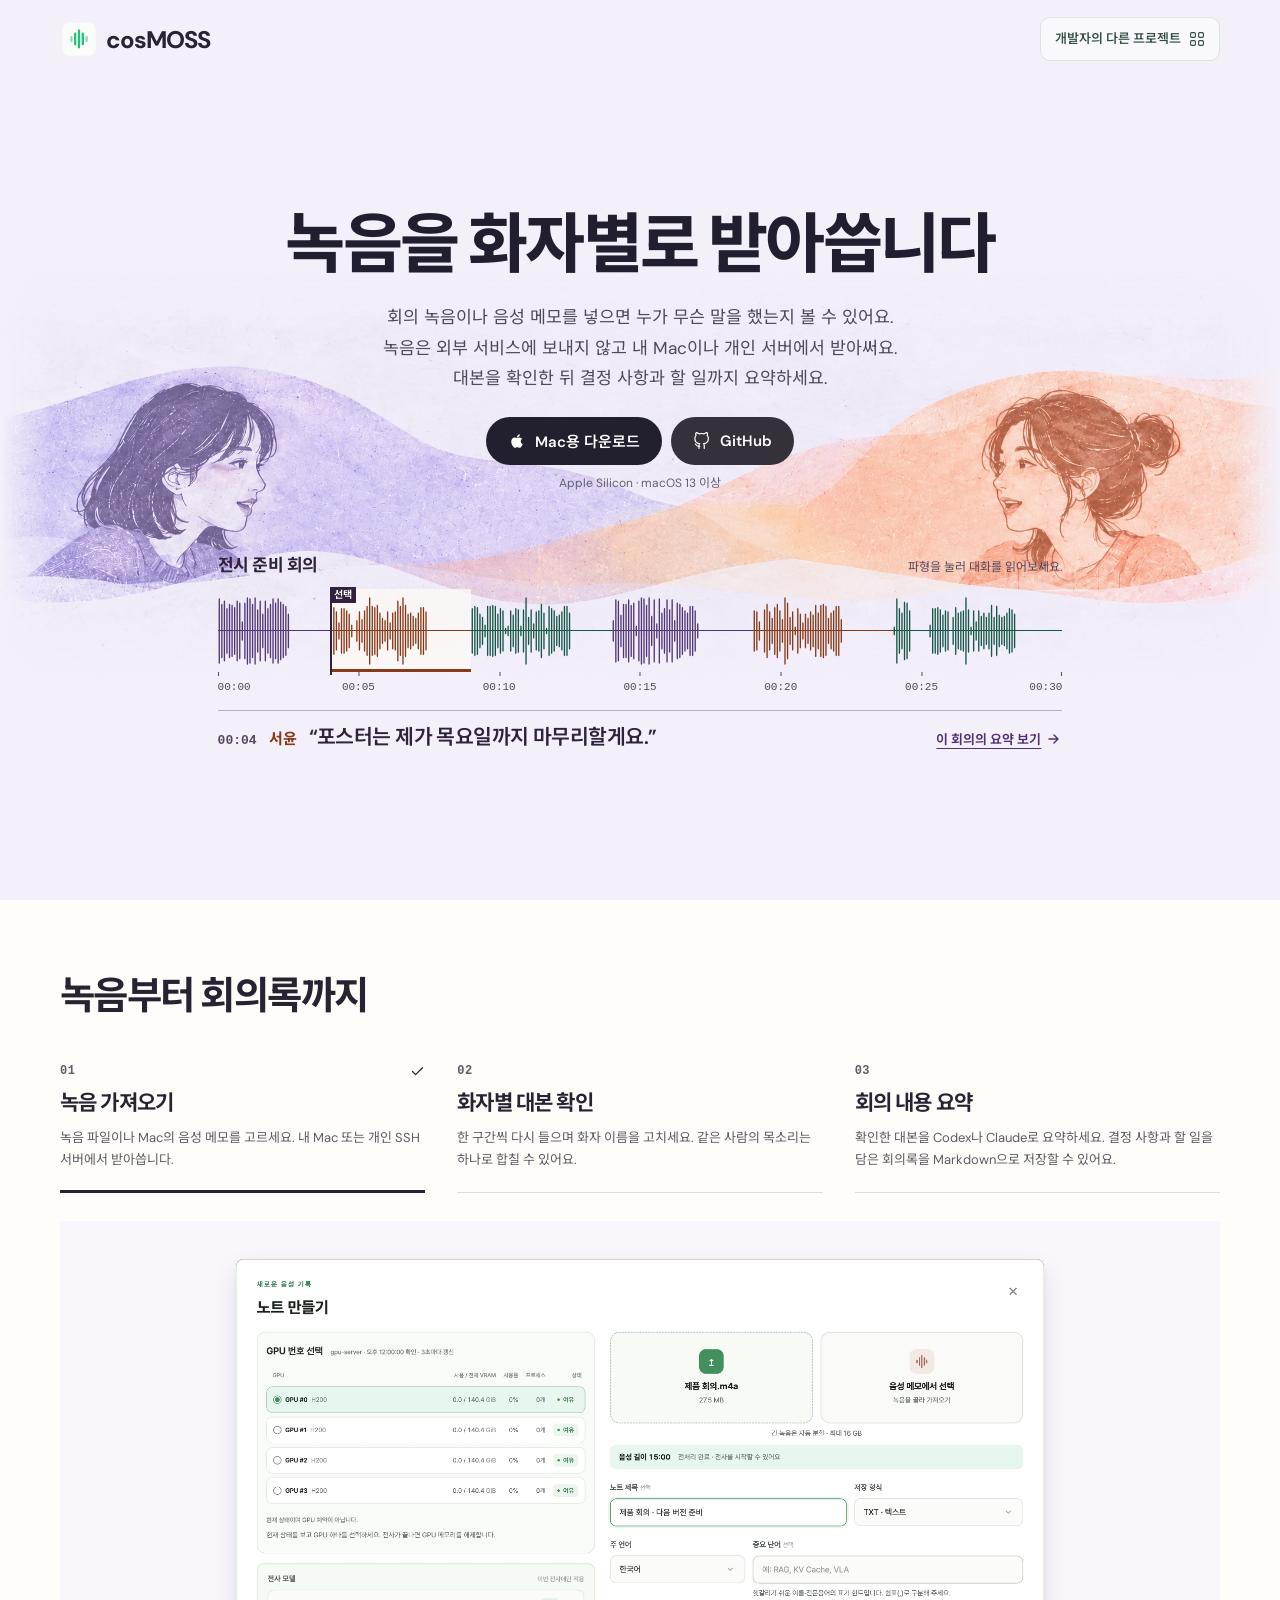
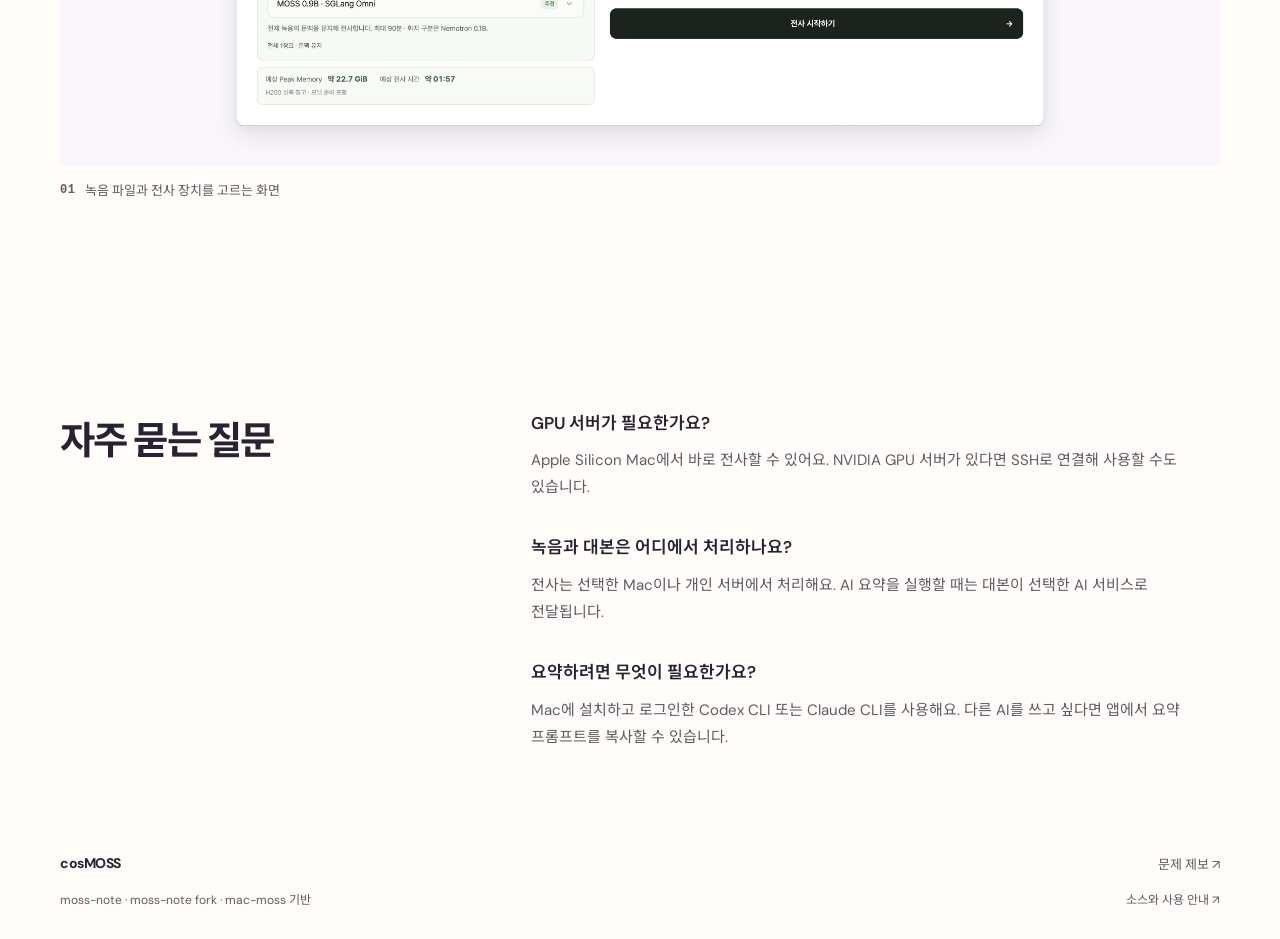
==== commit 04ac6f2a: "Extend the conversation artwork across the homepage hero" ====
--- a/docs/index.html
+++ b/docs/index.html
@@ -38,6 +38,7 @@
   </header>
   <main id="main">
         <section class="product-cover" aria-labelledby="cover-title">
+      <img class="cover-art" src="images/conversation-field.webp" alt="" width="2172" height="724">
       <div class="cover-copy container">
         <h1 id="cover-title">녹음을 화자별로 받아씁니다</h1>
         <p class="cover-description">회의 녹음이나 음성 메모를 넣으면 누가 무슨 말을 했는지 볼 수 있어요.<br> 녹음은 외부 서비스에 보내지 않고 내 Mac이나 개인 서버에서 받아써요.<br> 대본을 확인한 뒤 결정 사항과 할 일까지 요약하세요.</p>
--- a/docs/assets/cosmoss.css
+++ b/docs/assets/cosmoss.css
@@ -1,3 +1,29 @@
+.product-cosmoss .product-cover {
+  position: relative;
+  isolation: isolate;
+  overflow: clip;
+}
+
+.cover-art {
+  position: absolute;
+  top: 48%;
+  left: 50%;
+  z-index: -1;
+  width: auto;
+  height: 116%;
+  max-width: 100%;
+  object-fit: contain;
+  transform: translate(-50%, -50%);
+  opacity: .82;
+  pointer-events: none;
+  mask-image: linear-gradient(to right, transparent, #000 4%, #000 96%, transparent),
+    linear-gradient(transparent, #000 16%, #000 84%, transparent);
+  mask-size: 100% 100%, 100% min(100%, 33.333vw);
+  mask-position: center;
+  mask-repeat: no-repeat;
+  mask-composite: intersect;
+}
+
 .cover-copy { text-align: center; }
 .cover-copy h1 {
   margin: 0;
@@ -18,6 +44,7 @@
   text-wrap: balance;
 }
 @media (max-width: 540px) {
+  .cover-art { top: 40%; }
   .cover-copy h1 { font-size: clamp(35px, 9vw, 46px); }
   .cover-description { margin-top: 16px; font-size: 15px; }
   .cover-description br { display: none; }
--- a/docs/assets/voice-demo.css
+++ b/docs/assets/voice-demo.css
@@ -1,24 +1,10 @@
 .voice-demo {
   --demo-ink: #30223b;
   --demo-muted: #57485e;
-  position: relative;
-  isolation: isolate;
   width: 100%;
   padding: 21px 0 19px;
   color: var(--demo-ink);
   text-align: start;
-}
-
-.voice-demo::before {
-  content: "";
-  position: absolute;
-  inset: 0;
-  z-index: -1;
-  pointer-events: none;
-  background: url("../images/conversation-field.webp") center 52% / cover no-repeat;
-  opacity: .85;
-  -webkit-mask-image: linear-gradient(transparent, #000 18%, #000 55%, #0004 80%, transparent);
-  mask-image: linear-gradient(transparent, #000 18%, #000 55%, #0004 80%, transparent);
 }
 
 .voice-demo__inner {
@@ -232,12 +218,10 @@
 
 @media (min-width: 721px) {
   .voice-demo__inner { width: min(1000px, 66%); }
-  .voice-demo::before { background-size: 125% auto; }
 }
 
 @media (max-width: 720px) {
   .voice-demo__inner { width: calc(100% - 40px); }
-  .voice-demo::before { background-size: max(145%, 850px) auto; }
   .voice-demo__heading { margin-bottom: 8px; }
   .voice-demo__segment { height: 69px; }
   .voice-demo__segment svg { height: 57px; }
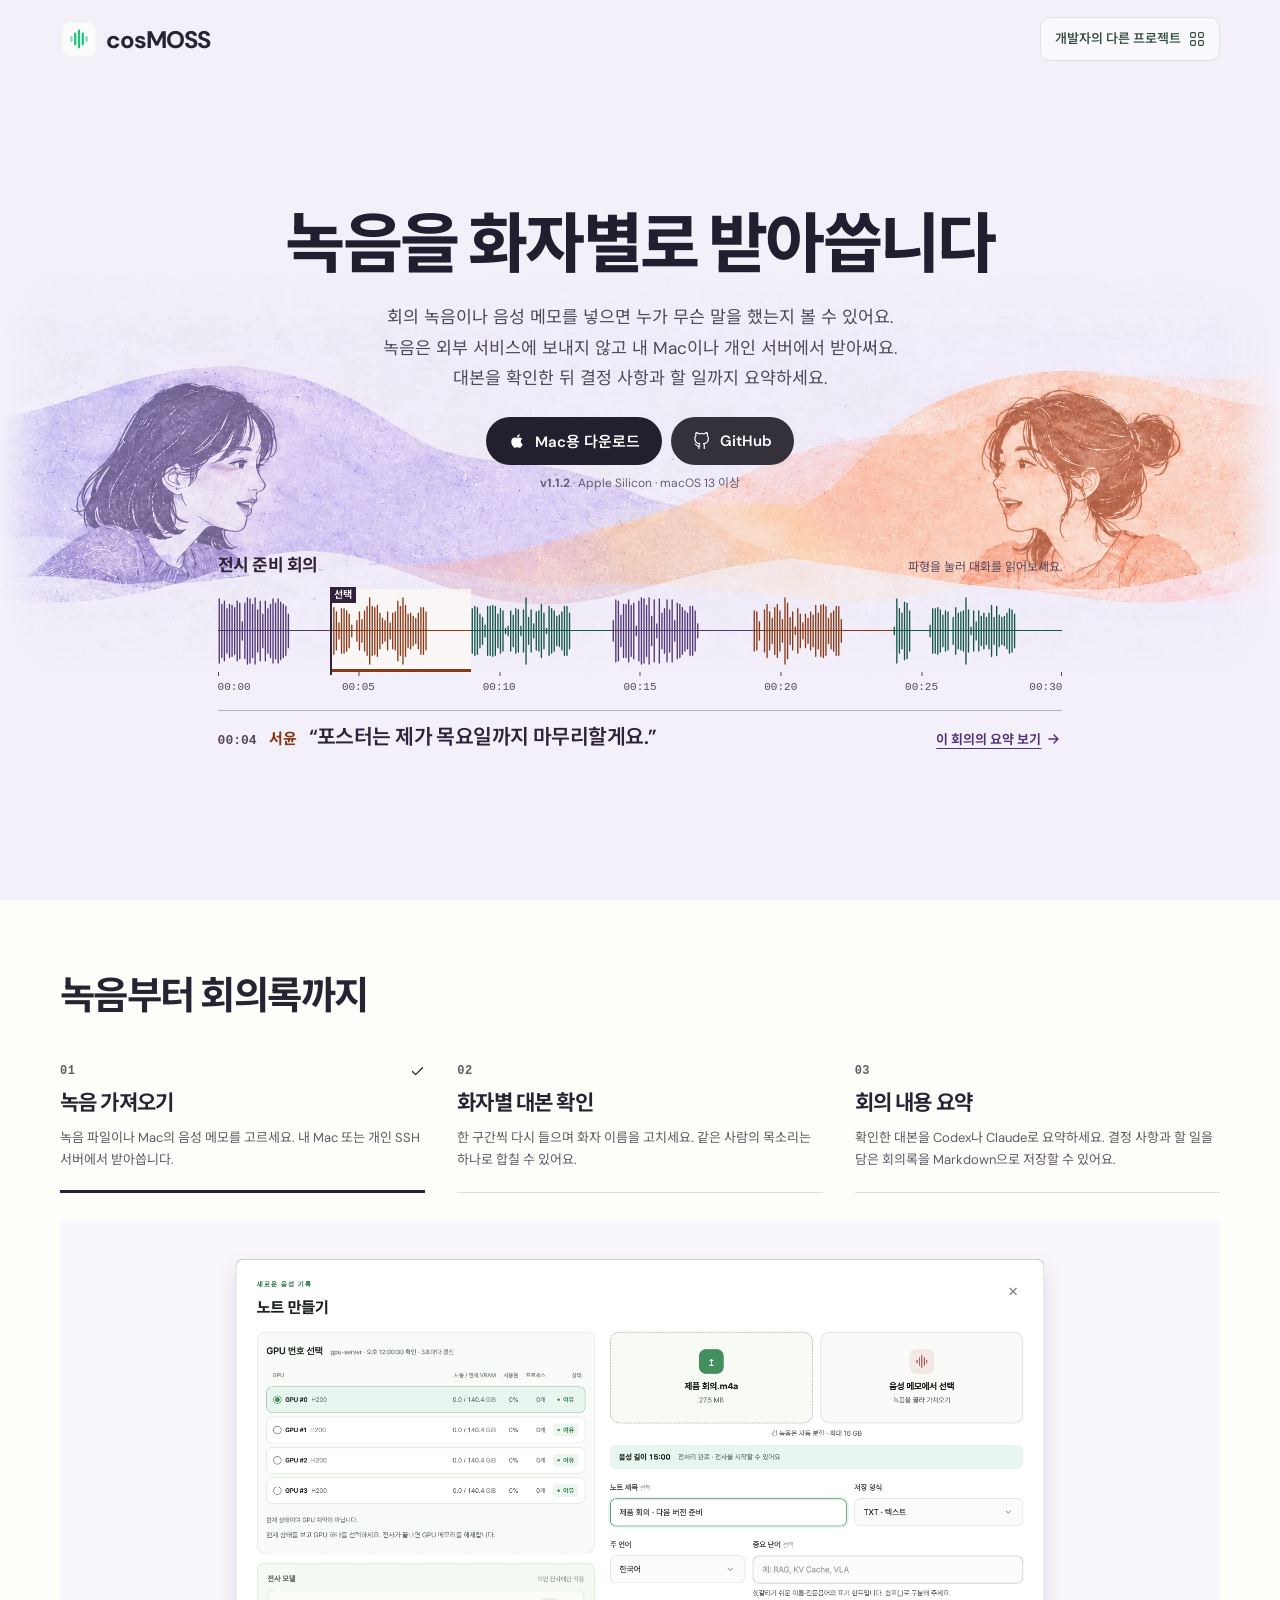
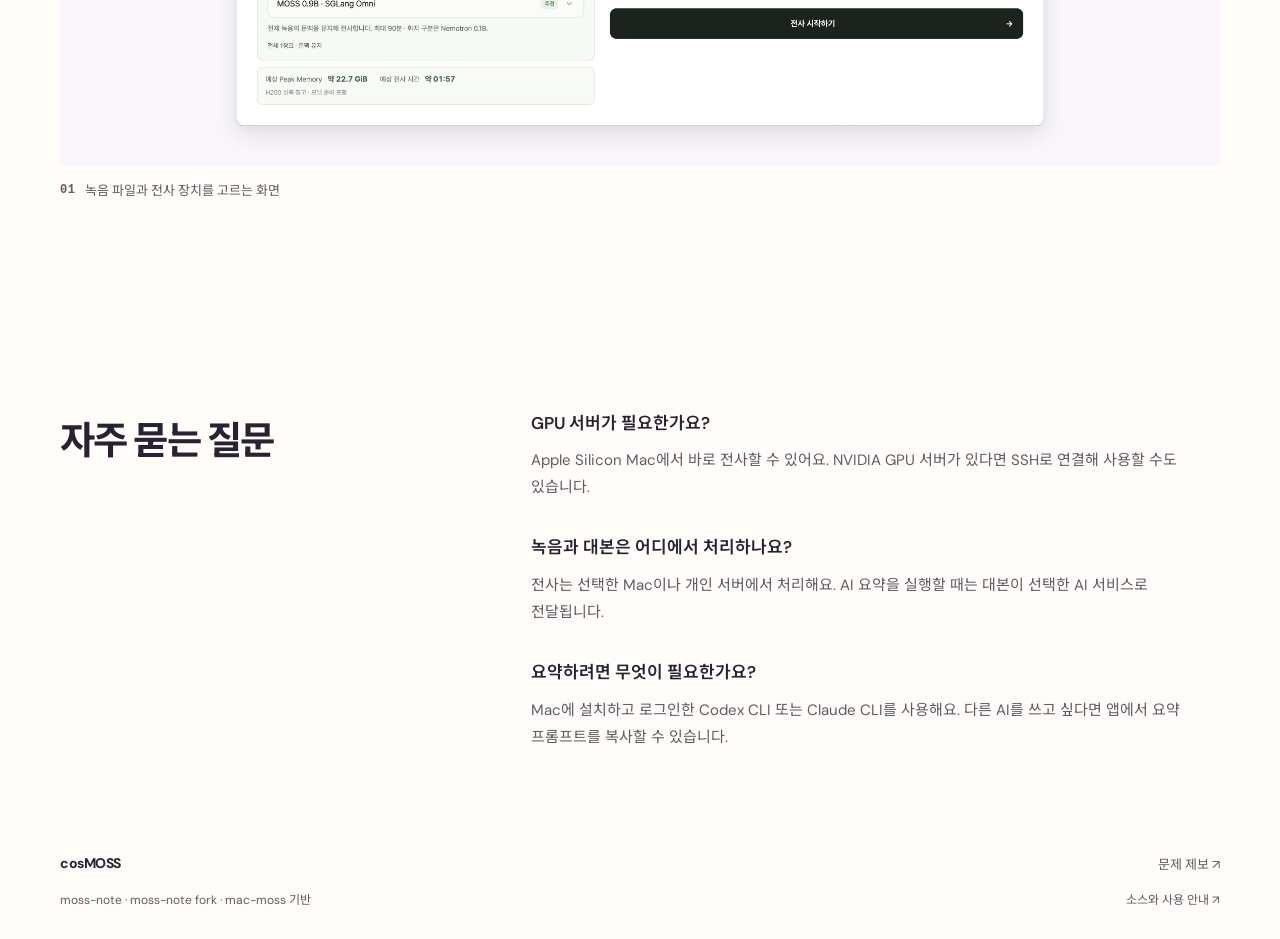
==== commit a569dc33: "Show the release version below the download button" ====
--- a/docs/index.html
+++ b/docs/index.html
@@ -18,7 +18,7 @@
   <link rel="stylesheet" href="assets/cosmoss.css">
   <link rel="stylesheet" href="assets/voice-demo.css">
   <link rel="stylesheet" href="assets/cosmoss-gallery.css">
-  <script src="project-directory/directory.js?v=c592c0c0ee11" defer></script>
+  <script src="project-directory/directory.js?v=3e394160093c" defer></script>
   <script src="assets/product-site.js" defer></script>
   <script src="assets/voice-demo.js" defer></script>
   <script src="assets/summary-link.js" defer></script>
@@ -43,7 +43,7 @@
         <h1 id="cover-title">녹음을 화자별로 받아씁니다</h1>
         <p class="cover-description">회의 녹음이나 음성 메모를 넣으면 누가 무슨 말을 했는지 볼 수 있어요.<br> 녹음은 외부 서비스에 보내지 않고 내 Mac이나 개인 서버에서 받아써요.<br> 대본을 확인한 뒤 결정 사항과 할 일까지 요약하세요.</p>
         <div class="cover-actions"><a class="button cover-download" href="/downloads/latest.dmg"><svg viewBox="0 0 24 24" aria-hidden="true"><path d="M17.05 20.28c-.98.95-2.05.8-3.08.35-1.09-.46-2.09-.48-3.24 0-1.44.62-2.2.44-3.06-.35C2.79 15.25 3.51 7.59 9.05 7.31c1.35.07 2.29.79 3.08.84 1.18-.24 2.31-.98 3.57-.89 1.51.12 2.65.72 3.4 1.8-3.12 1.87-2.38 5.98.48 7.13-.57 1.5-1.31 2.99-2.54 4.1zM12.03 7.25C11.88 5.02 13.69 3.18 15.77 3c.28 2.56-2.32 4.47-3.74 4.25z"/></svg>Mac용 다운로드</a><a class="button github-link" href="https://github.com/hoonably/cosMOSS" target="_blank" rel="noreferrer"><svg viewBox="0 0 24 24" aria-hidden="true"><path d="M9 19c-4.3 1.4-4.3-2.5-6-3m12 6v-3.87a3.37 3.37 0 0 0-.94-2.61c3.14-.35 6.44-1.54 6.44-7A5.44 5.44 0 0 0 19 4.77 5.07 5.07 0 0 0 18.91 1S17.73.65 15 2.48a13.38 13.38 0 0 0-7 0C5.27.65 4.09 1 4.09 1A5.07 5.07 0 0 0 4 4.77a5.44 5.44 0 0 0-1.5 3.78c0 5.42 3.3 6.61 6.44 7A3.37 3.37 0 0 0 8 18.13V22"/></svg><span>GitHub</span></a></div>
-        <p class="cover-platform">Apple Silicon · macOS 13 이상</p>
+        <p class="cover-platform"><strong class="cover-version">v1.1.2</strong> · Apple Silicon · macOS 13 이상</p>
       </div>
       <section class="voice-demo" data-voice-demo aria-labelledby="voice-demo-title">
   <div class="voice-demo__inner">
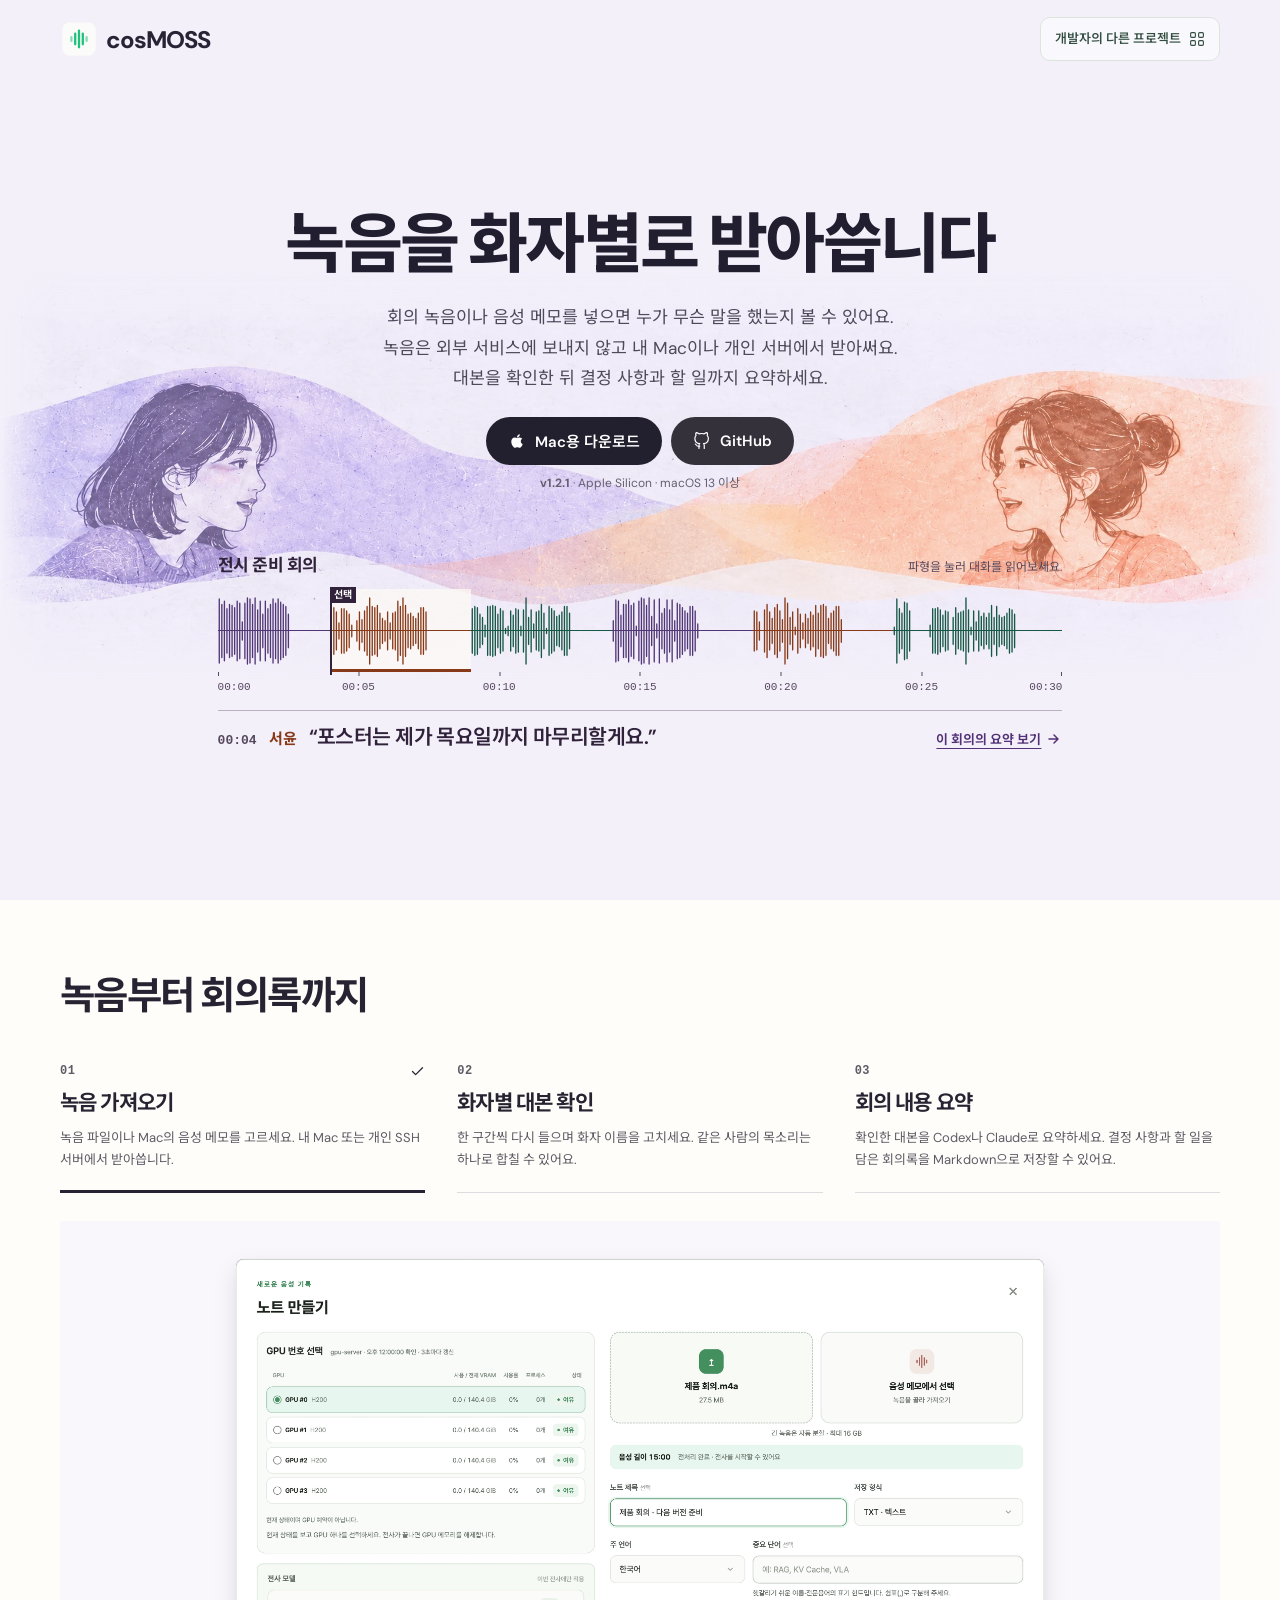
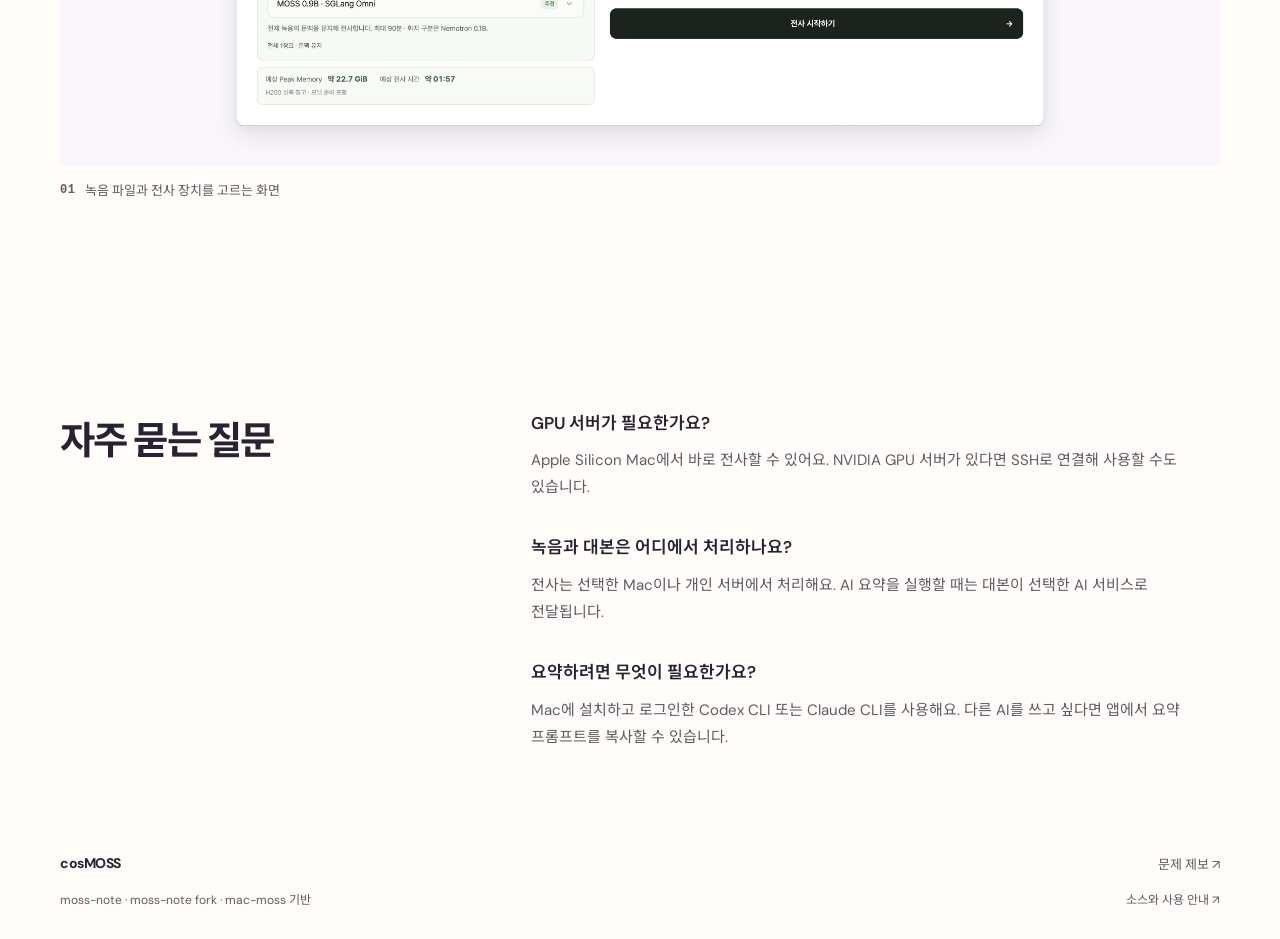
==== commit 4c8f9c79: "Release v1.2.1 with selected output folders and automatic media setup" ====
--- a/docs/index.html
+++ b/docs/index.html
@@ -43,7 +43,7 @@
         <h1 id="cover-title">녹음을 화자별로 받아씁니다</h1>
         <p class="cover-description">회의 녹음이나 음성 메모를 넣으면 누가 무슨 말을 했는지 볼 수 있어요.<br> 녹음은 외부 서비스에 보내지 않고 내 Mac이나 개인 서버에서 받아써요.<br> 대본을 확인한 뒤 결정 사항과 할 일까지 요약하세요.</p>
         <div class="cover-actions"><a class="button cover-download" href="/downloads/latest.dmg"><svg viewBox="0 0 24 24" aria-hidden="true"><path d="M17.05 20.28c-.98.95-2.05.8-3.08.35-1.09-.46-2.09-.48-3.24 0-1.44.62-2.2.44-3.06-.35C2.79 15.25 3.51 7.59 9.05 7.31c1.35.07 2.29.79 3.08.84 1.18-.24 2.31-.98 3.57-.89 1.51.12 2.65.72 3.4 1.8-3.12 1.87-2.38 5.98.48 7.13-.57 1.5-1.31 2.99-2.54 4.1zM12.03 7.25C11.88 5.02 13.69 3.18 15.77 3c.28 2.56-2.32 4.47-3.74 4.25z"/></svg>Mac용 다운로드</a><a class="button github-link" href="https://github.com/hoonably/cosMOSS" target="_blank" rel="noreferrer"><svg viewBox="0 0 24 24" aria-hidden="true"><path d="M9 19c-4.3 1.4-4.3-2.5-6-3m12 6v-3.87a3.37 3.37 0 0 0-.94-2.61c3.14-.35 6.44-1.54 6.44-7A5.44 5.44 0 0 0 19 4.77 5.07 5.07 0 0 0 18.91 1S17.73.65 15 2.48a13.38 13.38 0 0 0-7 0C5.27.65 4.09 1 4.09 1A5.07 5.07 0 0 0 4 4.77a5.44 5.44 0 0 0-1.5 3.78c0 5.42 3.3 6.61 6.44 7A3.37 3.37 0 0 0 8 18.13V22"/></svg><span>GitHub</span></a></div>
-        <p class="cover-platform"><strong class="cover-version">v1.1.2</strong> · Apple Silicon · macOS 13 이상</p>
+        <p class="cover-platform"><strong class="cover-version">v1.2.1</strong> · Apple Silicon · macOS 13 이상</p>
       </div>
       <section class="voice-demo" data-voice-demo aria-labelledby="voice-demo-title">
   <div class="voice-demo__inner">
